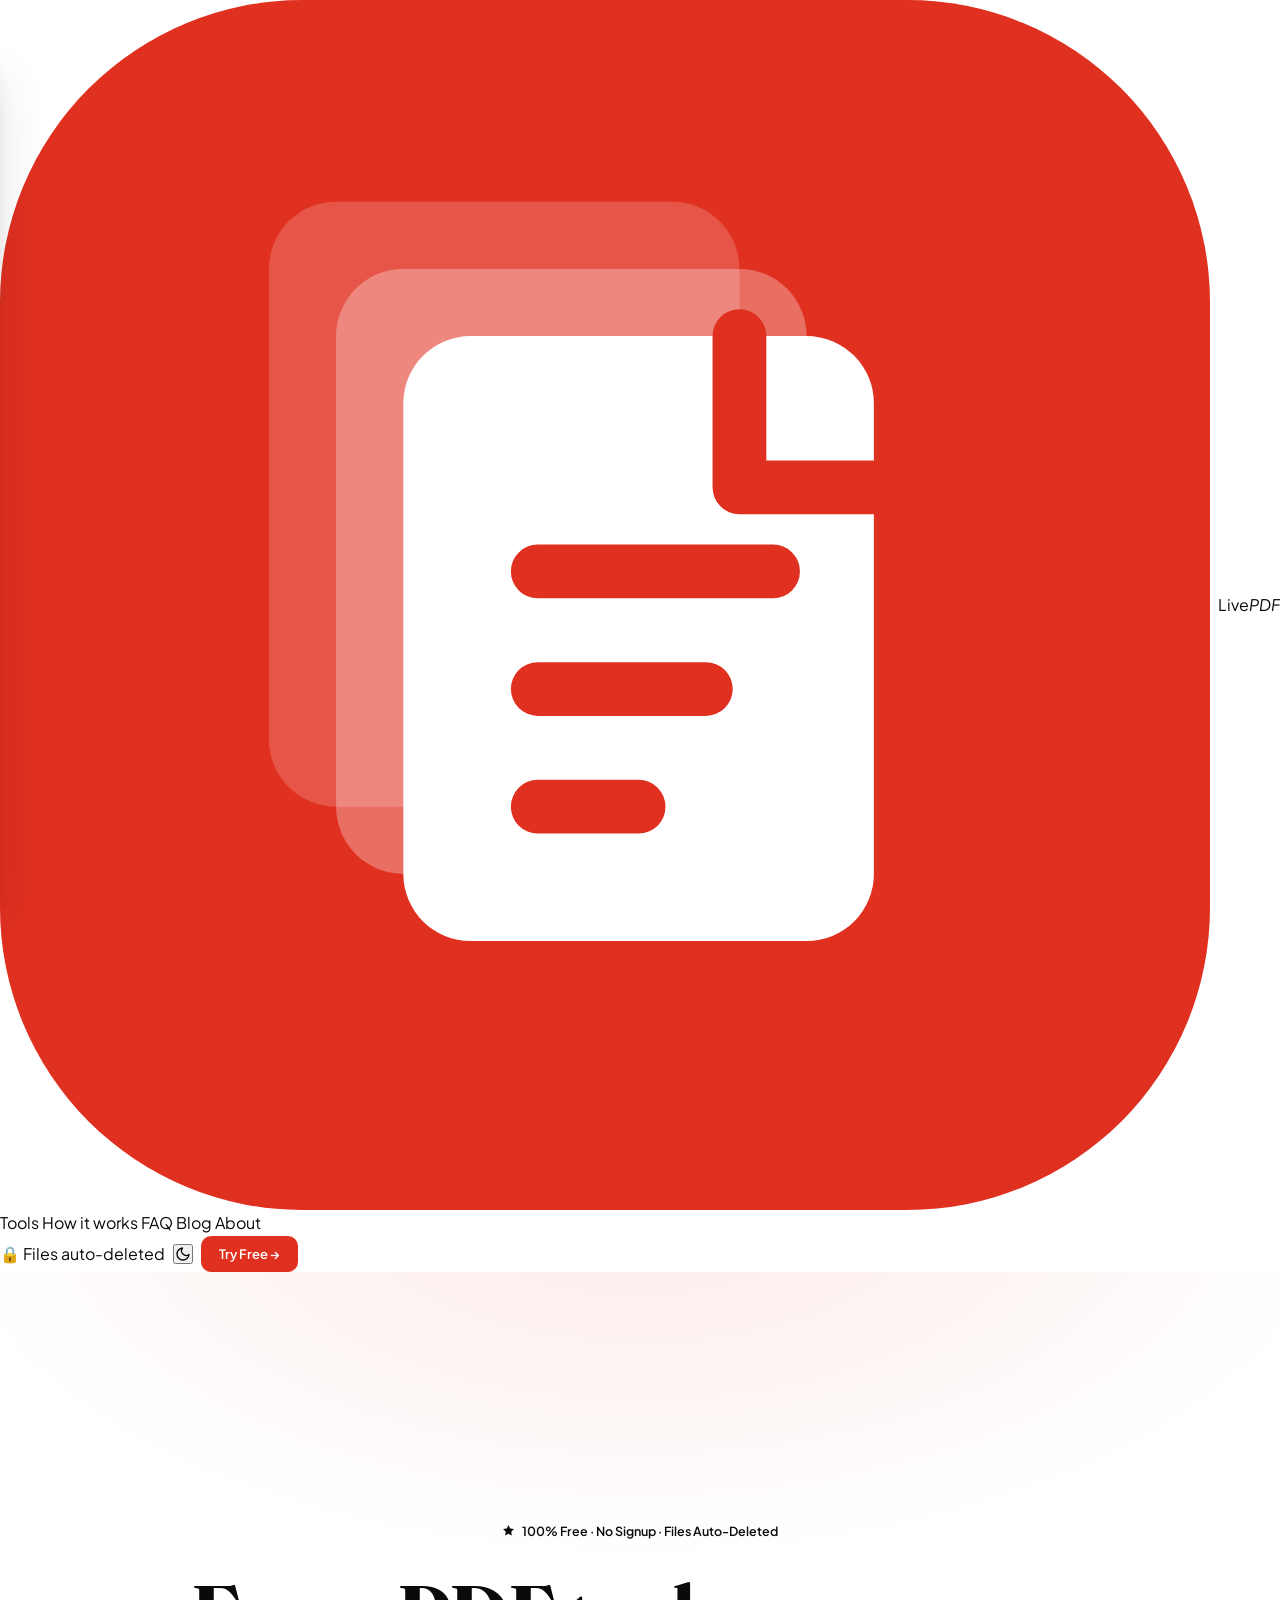
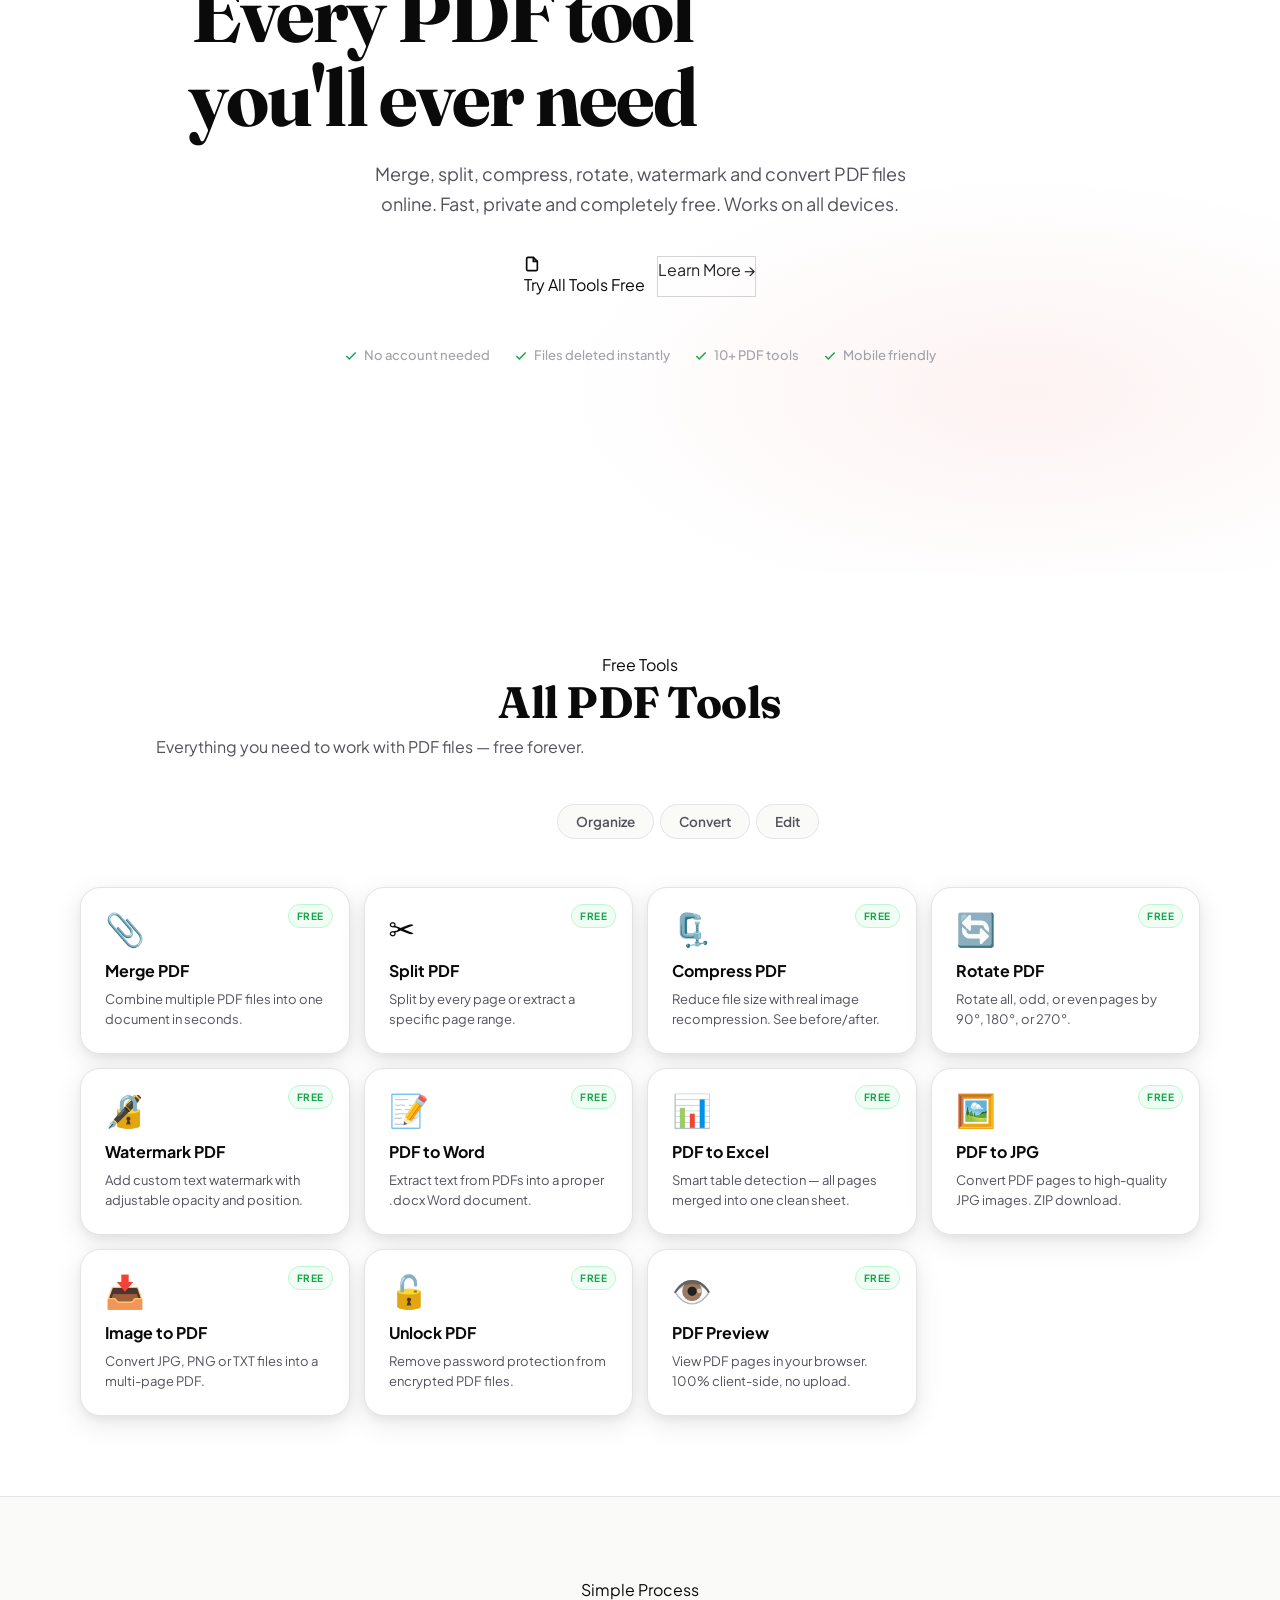
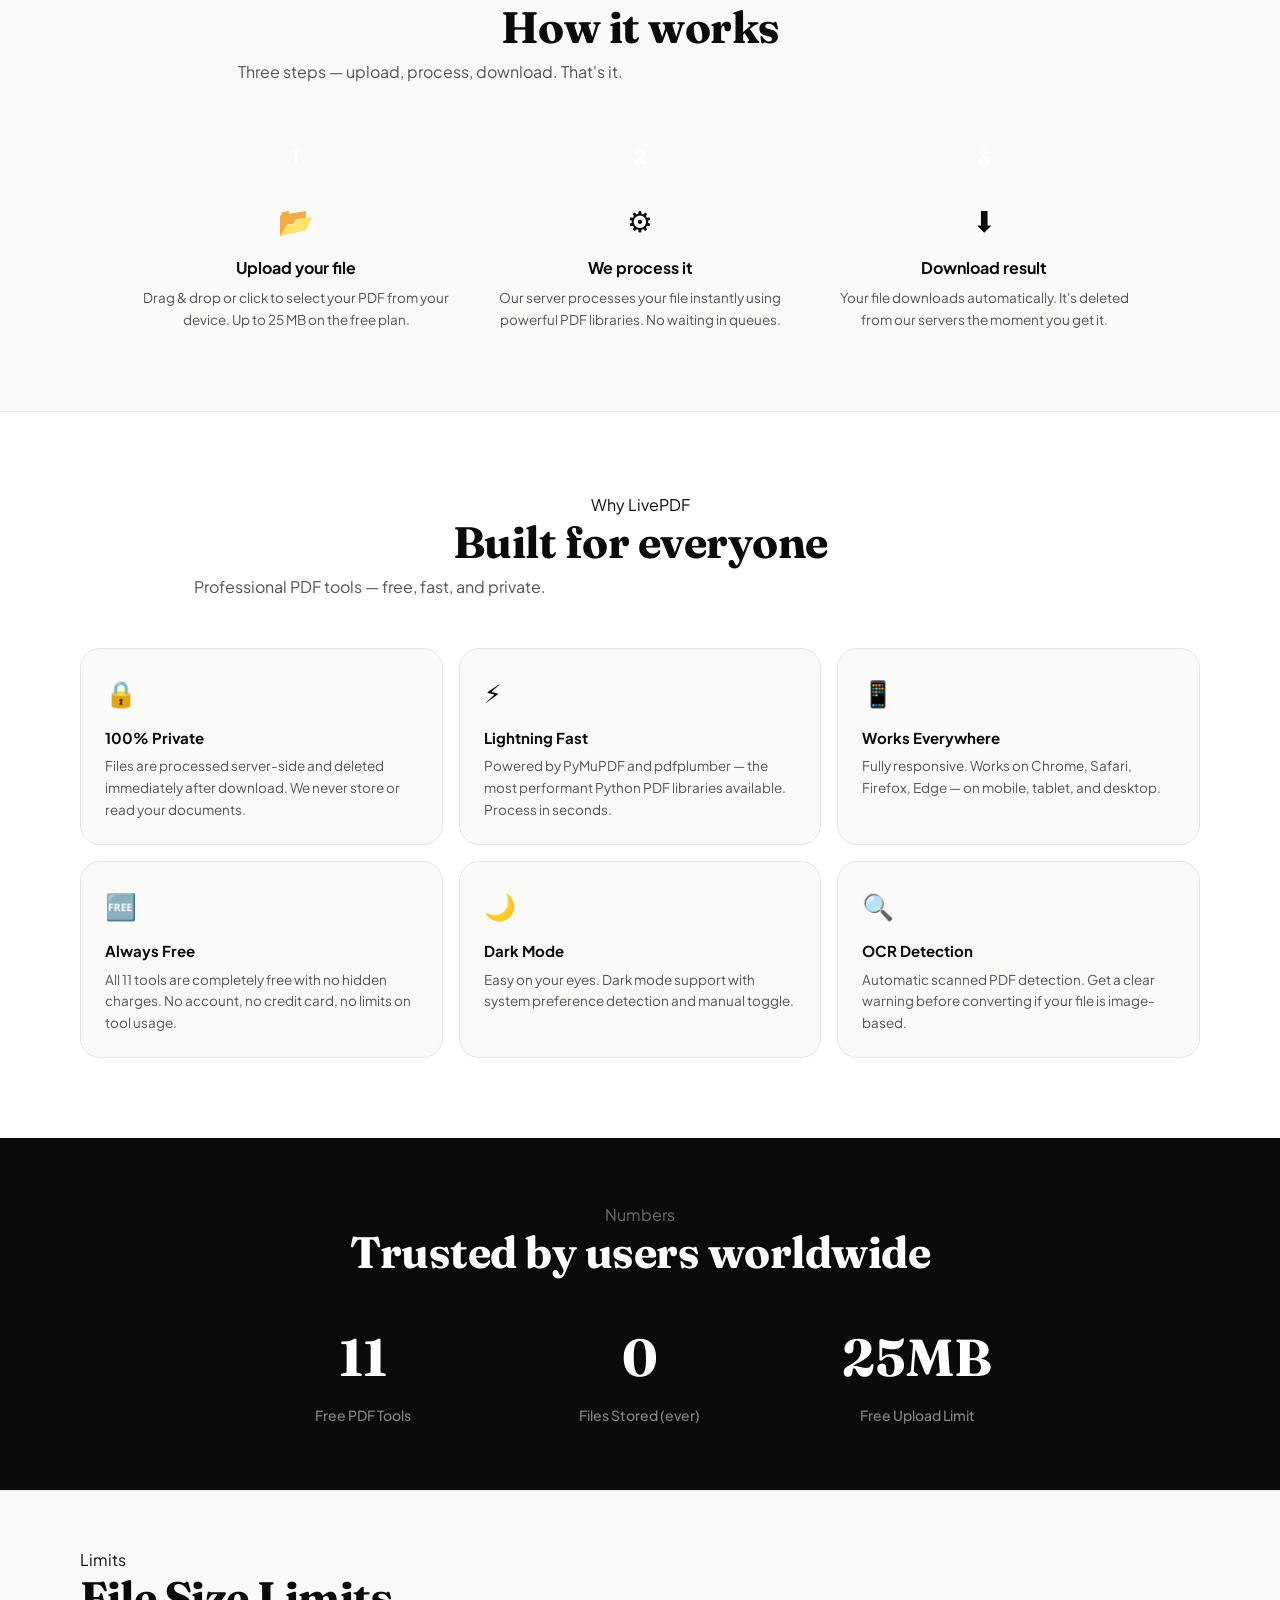
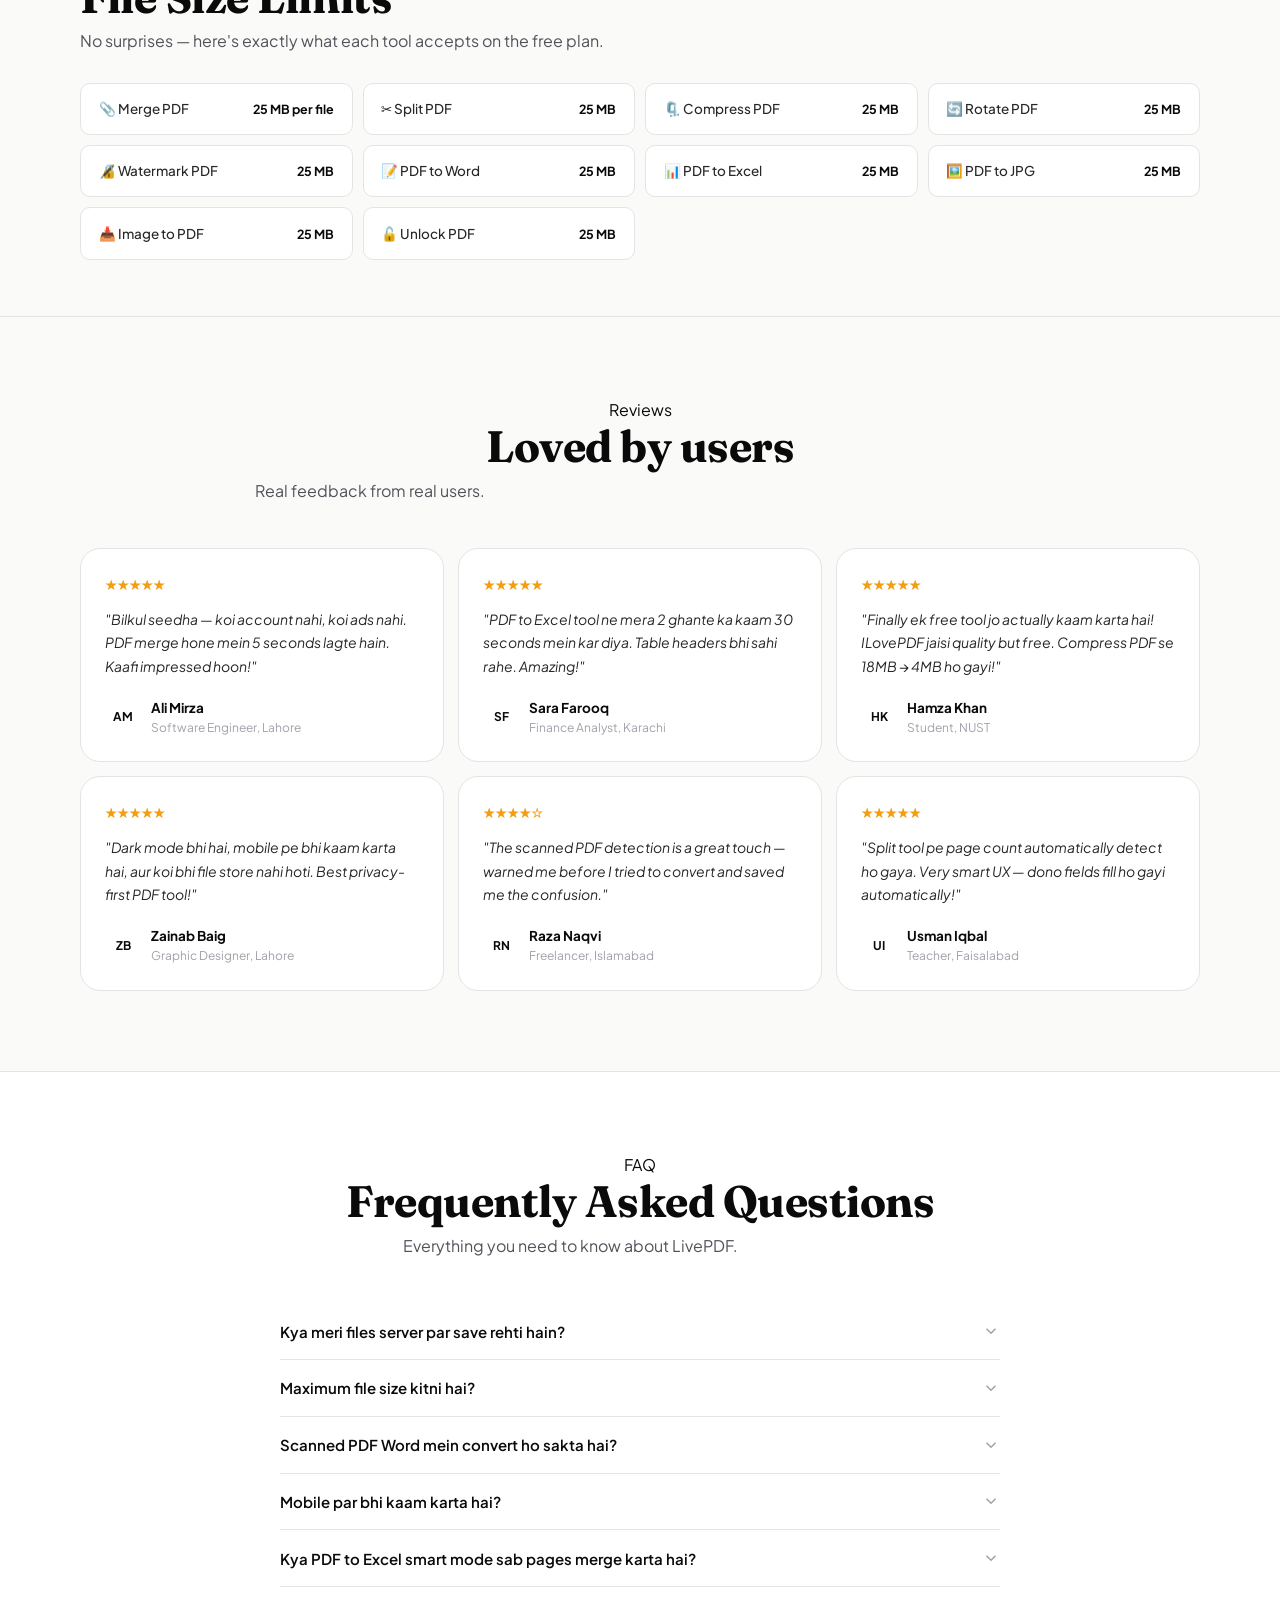
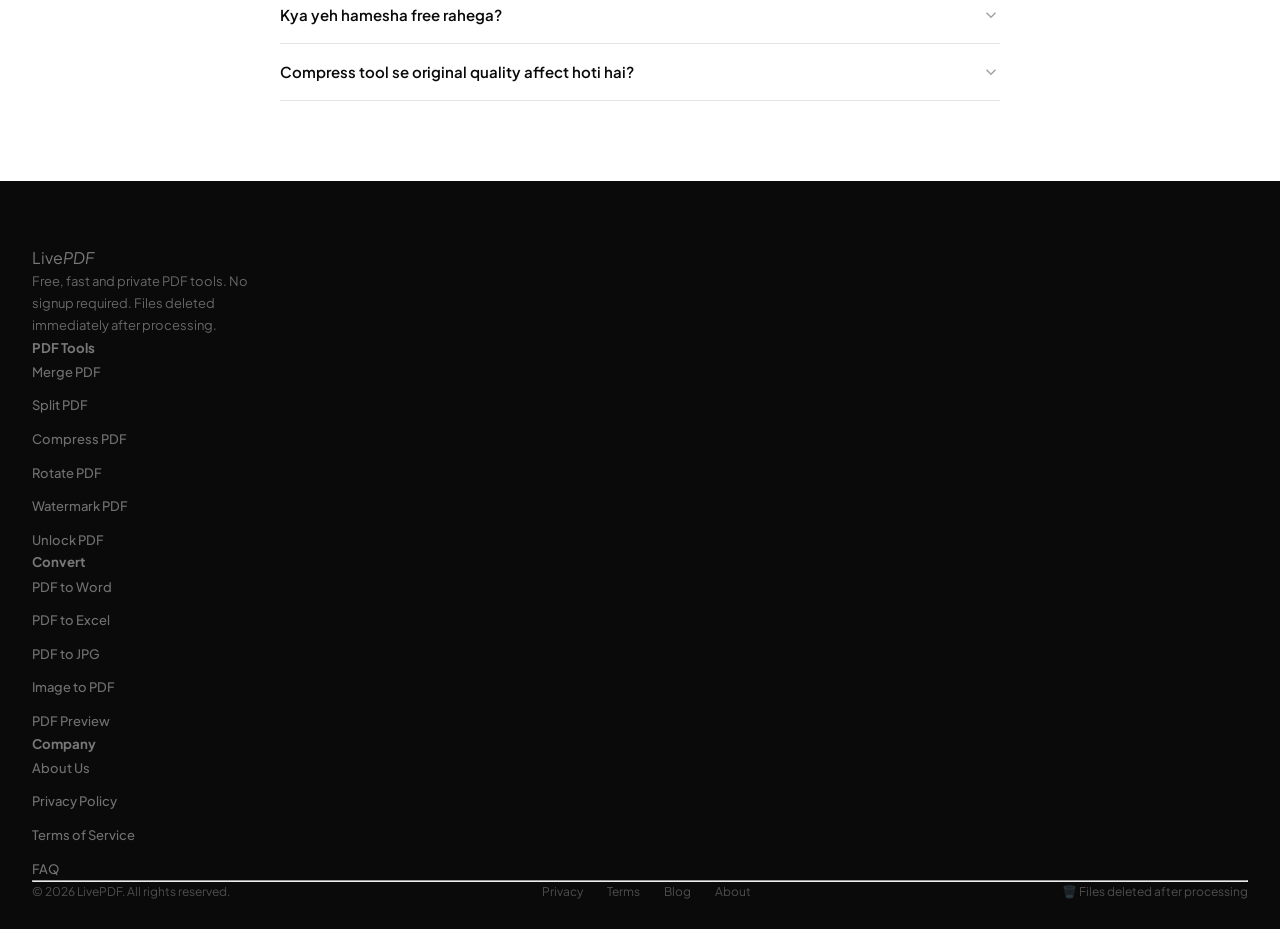
==== index.html @ 3d8ba9d4 "Add files via upload" ====
<!DOCTYPE html>
<html lang="en">
<head>
<meta charset="UTF-8">
<meta name="viewport" content="width=device-width, initial-scale=1.0">
<title>LivePDF — Free Online PDF Tools | Merge, Split, Compress & Convert</title>
<meta name="description" content="Free PDF tools online — merge, split, compress, rotate, watermark, convert PDF to Word, Excel, JPG and more. No signup required. 100% free, fast and private.">
<meta name="robots" content="index, follow">
<meta name="theme-color" content="#E03020">
<meta property="og:type" content="website">
<meta property="og:title" content="LivePDF — Free Online PDF Tools">
<meta property="og:description" content="Merge, split, compress and convert PDF files online for free. 10+ tools. No account needed.">
<link rel="preconnect" href="https://fonts.googleapis.com">
<link href="https://fonts.googleapis.com/css2?family=Plus+Jakarta+Sans:wght@300;400;500;600;700;800&family=Fraunces:ital,wght@0,700;1,700&display=swap" rel="stylesheet">
<link rel="stylesheet" href="shared.css">
<style>
/* ── Index-only styles ── */
.hero {
  min-height: 100vh;
  display: flex; flex-direction: column; align-items: center; justify-content: center;
  padding: 100px 2rem 4rem;
  text-align: center;
  position: relative; overflow: hidden;
}
.hero-bg {
  position: absolute; inset: 0; z-index: 0;
  background: radial-gradient(ellipse 80% 60% at 50% -10%, rgba(224,48,32,.10) 0%, transparent 70%),
              radial-gradient(ellipse 60% 40% at 80% 80%, rgba(224,48,32,.06) 0%, transparent 60%);
  pointer-events: none;
}
[data-theme="dark"] .hero-bg {
  background: radial-gradient(ellipse 80% 60% at 50% -10%, rgba(224,48,32,.14) 0%, transparent 70%),
              radial-gradient(ellipse 60% 40% at 80% 80%, rgba(224,48,32,.08) 0%, transparent 60%);
}
.hero-tag {
  display: inline-flex; align-items: center; gap: 7px;
  background: var(--red-bg); border: 1px solid var(--red-border);
  color: var(--red); font-size: 12.5px; font-weight: 600;
  padding: 6px 14px; border-radius: 100px; margin-bottom: 1.5rem;
  animation: fadeUp .5s ease both;
}
.hero h1 {
  font-family: var(--font-serif);
  font-size: clamp(38px, 7vw, 80px);
  font-weight: 700; color: var(--ink);
  line-height: 1.05; letter-spacing: -2px;
  margin-bottom: 1.25rem;
  animation: fadeUp .5s .08s ease both;
  max-width: 820px;
}
.hero h1 em { color: var(--red); font-style: normal; }
.hero-sub {
  font-size: clamp(15px, 2vw, 18px); color: var(--ink3); line-height: 1.7;
  max-width: 560px; margin: 0 auto 2.25rem;
  animation: fadeUp .5s .16s ease both;
}
.hero-ctas {
  display: flex; gap: 12px; flex-wrap: wrap; justify-content: center;
  animation: fadeUp .5s .24s ease both; margin-bottom: 3rem;
}
.hero-trust {
  display: flex; gap: 1.5rem; flex-wrap: wrap; justify-content: center;
  animation: fadeUp .5s .32s ease both;
}
.trust-item {
  display: flex; align-items: center; gap: 6px;
  font-size: 13px; color: var(--ink4); font-weight: 500;
}
.trust-item svg { color: var(--green); flex-shrink: 0; }

/* ── Tools section ── */
.tools-section { padding: 5rem 2rem; }
.tools-inner { max-width: 1120px; margin: 0 auto; }
.tools-header { text-align: center; margin-bottom: 3rem; }
.tools-tabs {
  display: flex; gap: 6px; flex-wrap: wrap; justify-content: center; margin-bottom: 2.5rem;
}
.tab-btn {
  background: var(--bg2); border: 1.5px solid var(--border); color: var(--ink3);
  padding: 8px 18px; border-radius: 100px; font-size: 13.5px; font-weight: 600;
  cursor: pointer; font-family: var(--font-sans); transition: var(--transition);
}
.tab-btn:hover { border-color: var(--red-border); color: var(--red); background: var(--red-bg); }
.tab-btn.active { background: var(--red); color: #fff; border-color: var(--red); }

.tools-grid {
  display: grid;
  grid-template-columns: repeat(auto-fill, minmax(240px, 1fr));
  gap: 14px;
}
.tool-card {
  background: var(--bg); border: 1.5px solid var(--border);
  border-radius: var(--radius-lg); padding: 1.5rem;
  text-decoration: none; display: block;
  transition: var(--transition); position: relative; overflow: hidden;
  cursor: pointer;
}
.tool-card::before {
  content: ""; position: absolute; inset: 0;
  background: linear-gradient(135deg, rgba(224,48,32,.04) 0%, transparent 60%);
  opacity: 0; transition: opacity .2s;
}
.tool-card:hover {
  border-color: var(--red-border); transform: translateY(-3px);
  box-shadow: var(--shadow-lg);
}
.tool-card:hover::before { opacity: 1; }
.tc-icon {
  font-size: 2rem; margin-bottom: .85rem; line-height: 1;
  display: block; transition: transform .2s;
}
.tool-card:hover .tc-icon { transform: scale(1.12); }
.tc-title { font-size: 16px; font-weight: 700; color: var(--ink); margin-bottom: .35rem; }
.tc-desc { font-size: 13px; color: var(--ink3); line-height: 1.55; }
.tc-badge {
  position: absolute; top: 1rem; right: 1rem;
  font-size: 10px; font-weight: 700; text-transform: uppercase;
  letter-spacing: .05em; padding: 3px 8px; border-radius: 100px;
}
.tc-badge.free { background: var(--green-bg); color: var(--green); border: 1px solid var(--green-border); }

/* ── How it works ── */
.how-section { padding: 5rem 2rem; background: var(--bg2); border-top: 1px solid var(--border); border-bottom: 1px solid var(--border); }
.how-inner { max-width: 1000px; margin: 0 auto; }
.how-steps {
  display: grid; grid-template-columns: repeat(3, 1fr); gap: 2rem; margin-top: 3rem;
}
.how-step { text-align: center; }
.step-num {
  width: 48px; height: 48px; border-radius: 50%;
  background: var(--red); color: #fff;
  font-family: var(--font-serif); font-size: 20px; font-weight: 700;
  display: flex; align-items: center; justify-content: center;
  margin: 0 auto 1rem;
}
.step-icon { font-size: 1.8rem; margin-bottom: .75rem; }
.step-title { font-size: 16px; font-weight: 700; color: var(--ink); margin-bottom: .4rem; }
.step-desc { font-size: 13.5px; color: var(--ink3); line-height: 1.65; }

/* ── Features ── */
.features-section { padding: 5rem 2rem; }
.features-inner { max-width: 1120px; margin: 0 auto; }
.features-grid {
  display: grid; grid-template-columns: repeat(auto-fill, minmax(280px, 1fr)); gap: 16px; margin-top: 3rem;
}
.feat-card {
  background: var(--bg2); border: 1px solid var(--border);
  border-radius: var(--radius-lg); padding: 1.5rem;
}
.feat-icon { font-size: 1.6rem; margin-bottom: .75rem; }
.feat-title { font-size: 15px; font-weight: 700; color: var(--ink); margin-bottom: .35rem; }
.feat-desc { font-size: 13.5px; color: var(--ink3); line-height: 1.6; }

/* ── Stats ── */
.stats-section {
  padding: 4rem 2rem;
  background: var(--ink); color: #fff;
  text-align: center;
}
[data-theme="dark"] .stats-section { background: #0C0C0E; }
.stats-inner { max-width: 800px; margin: 0 auto; }
.stats-grid { display: grid; grid-template-columns: repeat(3, 1fr); gap: 2rem; margin-top: 2.5rem; }
.stat-num { font-family: var(--font-serif); font-size: clamp(32px, 5vw, 52px); font-weight: 700; color: var(--red); }
.stat-label { font-size: 14px; color: rgba(255,255,255,.5); margin-top: .25rem; font-weight: 500; }

/* ── Testimonials ── */
.testimonials-section { padding: 5rem 2rem; background: var(--bg2); border-top: 1px solid var(--border); border-bottom: 1px solid var(--border); }
.testi-inner { max-width: 1120px; margin: 0 auto; }
.testi-grid { display: grid; grid-template-columns: repeat(auto-fill, minmax(300px, 1fr)); gap: 14px; margin-top: 2.5rem; }
.testi-card {
  background: var(--bg); border: 1.5px solid var(--border);
  border-radius: var(--radius-lg); padding: 1.5rem;
}
.testi-stars { color: #F59E0B; font-size: 14px; margin-bottom: .75rem; }
.testi-text { font-size: 14px; color: var(--ink2); line-height: 1.7; margin-bottom: 1.1rem; font-style: italic; }
.testi-author { display: flex; align-items: center; gap: 10px; }
.testi-avatar {
  width: 36px; height: 36px; border-radius: 50%; flex-shrink: 0;
  background: var(--red-bg); border: 1px solid var(--red-border);
  display: flex; align-items: center; justify-content: center;
  font-size: 12px; font-weight: 700; color: var(--red);
}
.testi-name { font-size: 13.5px; font-weight: 700; color: var(--ink); }
.testi-role { font-size: 12px; color: var(--ink4); }

/* ── FAQ ── */
.faq-section { padding: 5rem 2rem; }
.faq-inner { max-width: 720px; margin: 0 auto; }
.faq-list { margin-top: 2.5rem; display: flex; flex-direction: column; }
.faq-item { border-bottom: 1px solid var(--border); }
.faq-q {
  width: 100%; background: none; border: none; text-align: left;
  padding: 1.15rem 0; font-size: 15px; font-weight: 600; color: var(--ink);
  cursor: pointer; font-family: var(--font-sans);
  display: flex; justify-content: space-between; align-items: center; gap: 1rem;
  transition: color .15s;
}
.faq-q:hover { color: var(--red); }
.faq-chevron { flex-shrink: 0; transition: transform .25s; color: var(--ink4); }
.faq-item.open .faq-chevron { transform: rotate(180deg); color: var(--red); }
.faq-item.open .faq-q { color: var(--red); }
.faq-a {
  font-size: 14px; color: var(--ink3); line-height: 1.75;
  max-height: 0; overflow: hidden; transition: max-height .3s ease, padding .3s ease;
  padding-bottom: 0;
}
.faq-item.open .faq-a { max-height: 300px; padding-bottom: 1.1rem; }

/* ── Limits ── */
.limits-section { padding: 3.5rem 2rem; background: var(--bg2); border-top: 1px solid var(--border); }
.limits-inner { max-width: 1120px; margin: 0 auto; }
.limits-grid { display: grid; grid-template-columns: repeat(auto-fill, minmax(260px, 1fr)); gap: 10px; margin-top: 1.75rem; }
.limit-row {
  background: var(--bg); border: 1px solid var(--border);
  border-radius: var(--radius-sm); padding: .9rem 1.1rem;
  display: flex; justify-content: space-between; align-items: center; gap: 1rem;
}
.limit-name { font-size: 13.5px; color: var(--ink2); font-weight: 500; }
.limit-val { font-size: 12.5px; font-weight: 700; color: var(--red); white-space: nowrap; }

/* ── Responsive ── */
@media (max-width: 760px) {
  .how-steps { grid-template-columns: 1fr; gap: 1.5rem; }
  .stats-grid { grid-template-columns: 1fr; gap: 1.5rem; }
}
@media (max-width: 500px) {
  .hero-ctas { flex-direction: column; align-items: center; }
  .hero-ctas .btn-primary, .hero-ctas .btn-outline { width: 100%; justify-content: center; }
}
</style>
</head>
<body>

<!-- NAV -->
<nav>
  <a href="index.html" class="nav-logo">
    <svg class="nav-logo-svg" viewBox="0 0 36 36" fill="none"><rect width="36" height="36" rx="9" fill="#E03020"/><rect x="8" y="6" width="14" height="18" rx="2" fill="white" opacity="0.18"/><rect x="10" y="8" width="14" height="18" rx="2" fill="white" opacity="0.3"/><rect x="12" y="10" width="14" height="18" rx="2" fill="white"/><path d="M16 17h7M16 20.5h5M16 24h3" stroke="#E03020" stroke-width="1.6" stroke-linecap="round"/><path d="M22 10v4.5h4.5" stroke="#E03020" stroke-width="1.6" stroke-linecap="round" stroke-linejoin="round"/></svg>
    <span class="nav-logo-text">Live<em>PDF</em></span>
  </a>
  <button class="hamburger" id="menuBtn" onclick="toggleMenu()" aria-label="Menu"><span></span><span></span><span></span></button>
  <div class="nav-links">
    <a href="#tools">Tools</a>
    <a href="#how">How it works</a>
    <a href="#faq">FAQ</a>
    <a href="blog.html">Blog</a>
    <a href="about.html">About</a>
  </div>
  <div class="nav-right">
    <span class="nav-badge">🔒 Files auto-deleted</span>
    <button class="dark-toggle" id="darkBtn" onclick="toggleDark()" title="Toggle theme"></button>
    <a href="#tools" class="nav-cta">Try Free →</a>
  </div>
</nav>
<div class="drawer-overlay" id="navOverlay" onclick="toggleMenu()"></div>
<div class="mobile-nav" id="mobileNav">
  <div class="mobile-nav-hdr"><span class="nav-logo-text">Live<em style="color:var(--red)">PDF</em></span></div>
  <a href="merge-pdf.html" onclick="toggleMenu()">📎 Merge PDF</a>
  <a href="split-pdf.html" onclick="toggleMenu()">✂️ Split PDF</a>
  <a href="compress-pdf.html" onclick="toggleMenu()">🗜️ Compress PDF</a>
  <a href="rotate-pdf.html" onclick="toggleMenu()">🔄 Rotate PDF</a>
  <a href="watermark-pdf.html" onclick="toggleMenu()">🔏 Watermark PDF</a>
  <a href="pdf-to-word.html" onclick="toggleMenu()">📝 PDF to Word</a>
  <a href="pdf-to-excel.html" onclick="toggleMenu()">📊 PDF to Excel</a>
  <a href="pdf-to-jpg.html" onclick="toggleMenu()">🖼️ PDF to JPG</a>
  <a href="jpg-to-pdf.html" onclick="toggleMenu()">📥 Image to PDF</a>
  <a href="unlock-pdf.html" onclick="toggleMenu()">🔓 Unlock PDF</a>
  <a href="pdf-preview.html" onclick="toggleMenu()">👁️ PDF Preview</a>
  <a href="about.html" onclick="toggleMenu()">ℹ️ About</a>
  <a href="#tools" onclick="toggleMenu()" class="mobile-nav-cta">All Tools →</a>
</div>

<!-- HERO -->
<section class="hero">
  <div class="hero-bg"></div>
  <div style="position:relative;z-index:1;width:100%">
    <div class="hero-tag">
      <svg width="13" height="13" viewBox="0 0 24 24" fill="currentColor"><path d="M12 2l3.09 6.26L22 9.27l-5 4.87 1.18 6.88L12 17.77l-6.18 3.25L7 14.14 2 9.27l6.91-1.01L12 2z"/></svg>
      100% Free · No Signup · Files Auto-Deleted
    </div>
    <h1>Every PDF tool<br>you'll ever <em>need</em></h1>
    <p class="hero-sub">Merge, split, compress, rotate, watermark and convert PDF files online. Fast, private and completely free. Works on all devices.</p>
    <div class="hero-ctas">
      <a href="#tools" class="btn-primary">
        <svg width="16" height="16" viewBox="0 0 24 24" fill="none" stroke="currentColor" stroke-width="2.5"><path d="M14 2H6a2 2 0 0 0-2 2v16a2 2 0 0 0 2 2h12a2 2 0 0 0 2-2V8z"/><polyline points="14 2 14 8 20 8"/></svg>
        Try All Tools Free
      </a>
      <a href="about.html" class="btn-outline">Learn More →</a>
    </div>
    <div class="hero-trust">
      <div class="trust-item">
        <svg width="14" height="14" viewBox="0 0 24 24" fill="none" stroke="currentColor" stroke-width="2.5"><polyline points="20 6 9 17 4 12"/></svg>
        No account needed
      </div>
      <div class="trust-item">
        <svg width="14" height="14" viewBox="0 0 24 24" fill="none" stroke="currentColor" stroke-width="2.5"><polyline points="20 6 9 17 4 12"/></svg>
        Files deleted instantly
      </div>
      <div class="trust-item">
        <svg width="14" height="14" viewBox="0 0 24 24" fill="none" stroke="currentColor" stroke-width="2.5"><polyline points="20 6 9 17 4 12"/></svg>
        10+ PDF tools
      </div>
      <div class="trust-item">
        <svg width="14" height="14" viewBox="0 0 24 24" fill="none" stroke="currentColor" stroke-width="2.5"><polyline points="20 6 9 17 4 12"/></svg>
        Mobile friendly
      </div>
    </div>
  </div>
</section>

<!-- TOOLS SECTION -->
<section class="tools-section" id="tools">
  <div class="tools-inner">
    <div class="tools-header">
      <div class="section-eye">Free Tools</div>
      <h2 class="section-title">All PDF Tools</h2>
      <p class="section-sub">Everything you need to work with PDF files — free forever.</p>
      <div class="tools-tabs">
        <button class="tab-btn active" onclick="filterTools('all',this)">All Tools</button>
        <button class="tab-btn" onclick="filterTools('organize',this)">Organize</button>
        <button class="tab-btn" onclick="filterTools('convert',this)">Convert</button>
        <button class="tab-btn" onclick="filterTools('edit',this)">Edit</button>
      </div>
    </div>
    <div class="tools-grid" id="toolsGrid">

      <a href="merge-pdf.html" class="tool-card" data-cat="organize">
        <span class="tc-icon">📎</span>
        <span class="tc-badge free">Free</span>
        <div class="tc-title">Merge PDF</div>
        <div class="tc-desc">Combine multiple PDF files into one document in seconds.</div>
      </a>

      <a href="split-pdf.html" class="tool-card" data-cat="organize">
        <span class="tc-icon">✂️</span>
        <span class="tc-badge free">Free</span>
        <div class="tc-title">Split PDF</div>
        <div class="tc-desc">Split by every page or extract a specific page range.</div>
      </a>

      <a href="compress-pdf.html" class="tool-card" data-cat="edit">
        <span class="tc-icon">🗜️</span>
        <span class="tc-badge free">Free</span>
        <div class="tc-title">Compress PDF</div>
        <div class="tc-desc">Reduce file size with real image recompression. See before/after.</div>
      </a>

      <a href="rotate-pdf.html" class="tool-card" data-cat="edit">
        <span class="tc-icon">🔄</span>
        <span class="tc-badge free">Free</span>
        <div class="tc-title">Rotate PDF</div>
        <div class="tc-desc">Rotate all, odd, or even pages by 90°, 180°, or 270°.</div>
      </a>

      <a href="watermark-pdf.html" class="tool-card" data-cat="edit">
        <span class="tc-icon">🔏</span>
        <span class="tc-badge free">Free</span>
        <div class="tc-title">Watermark PDF</div>
        <div class="tc-desc">Add custom text watermark with adjustable opacity and position.</div>
      </a>

      <a href="pdf-to-word.html" class="tool-card" data-cat="convert">
        <span class="tc-icon">📝</span>
        <span class="tc-badge free">Free</span>
        <div class="tc-title">PDF to Word</div>
        <div class="tc-desc">Extract text from PDFs into a proper .docx Word document.</div>
      </a>

      <a href="pdf-to-excel.html" class="tool-card" data-cat="convert">
        <span class="tc-icon">📊</span>
        <span class="tc-badge free">Free</span>
        <div class="tc-title">PDF to Excel</div>
        <div class="tc-desc">Smart table detection — all pages merged into one clean sheet.</div>
      </a>

      <a href="pdf-to-jpg.html" class="tool-card" data-cat="convert">
        <span class="tc-icon">🖼️</span>
        <span class="tc-badge free">Free</span>
        <div class="tc-title">PDF to JPG</div>
        <div class="tc-desc">Convert PDF pages to high-quality JPG images. ZIP download.</div>
      </a>

      <a href="jpg-to-pdf.html" class="tool-card" data-cat="convert">
        <span class="tc-icon">📥</span>
        <span class="tc-badge free">Free</span>
        <div class="tc-title">Image to PDF</div>
        <div class="tc-desc">Convert JPG, PNG or TXT files into a multi-page PDF.</div>
      </a>

      <a href="unlock-pdf.html" class="tool-card" data-cat="edit">
        <span class="tc-icon">🔓</span>
        <span class="tc-badge free">Free</span>
        <div class="tc-title">Unlock PDF</div>
        <div class="tc-desc">Remove password protection from encrypted PDF files.</div>
      </a>

      <a href="pdf-preview.html" class="tool-card" data-cat="organize">
        <span class="tc-icon">👁️</span>
        <span class="tc-badge free">Free</span>
        <div class="tc-title">PDF Preview</div>
        <div class="tc-desc">View PDF pages in your browser. 100% client-side, no upload.</div>
      </a>

    </div>
  </div>
</section>

<!-- HOW IT WORKS -->
<section class="how-section" id="how">
  <div class="how-inner">
    <div style="text-align:center">
      <div class="section-eye">Simple Process</div>
      <h2 class="section-title">How it works</h2>
      <p class="section-sub">Three steps — upload, process, download. That's it.</p>
    </div>
    <div class="how-steps">
      <div class="how-step">
        <div class="step-num">1</div>
        <div class="step-icon">📂</div>
        <div class="step-title">Upload your file</div>
        <div class="step-desc">Drag & drop or click to select your PDF from your device. Up to 25 MB on the free plan.</div>
      </div>
      <div class="how-step">
        <div class="step-num">2</div>
        <div class="step-icon">⚙️</div>
        <div class="step-title">We process it</div>
        <div class="step-desc">Our server processes your file instantly using powerful PDF libraries. No waiting in queues.</div>
      </div>
      <div class="how-step">
        <div class="step-num">3</div>
        <div class="step-icon">⬇️</div>
        <div class="step-title">Download result</div>
        <div class="step-desc">Your file downloads automatically. It's deleted from our servers the moment you get it.</div>
      </div>
    </div>
  </div>
</section>

<!-- FEATURES -->
<section class="features-section" id="features">
  <div class="features-inner">
    <div style="text-align:center">
      <div class="section-eye">Why LivePDF</div>
      <h2 class="section-title">Built for everyone</h2>
      <p class="section-sub">Professional PDF tools — free, fast, and private.</p>
    </div>
    <div class="features-grid">
      <div class="feat-card">
        <div class="feat-icon">🔒</div>
        <div class="feat-title">100% Private</div>
        <div class="feat-desc">Files are processed server-side and deleted immediately after download. We never store or read your documents.</div>
      </div>
      <div class="feat-card">
        <div class="feat-icon">⚡</div>
        <div class="feat-title">Lightning Fast</div>
        <div class="feat-desc">Powered by PyMuPDF and pdfplumber — the most performant Python PDF libraries available. Process in seconds.</div>
      </div>
      <div class="feat-card">
        <div class="feat-icon">📱</div>
        <div class="feat-title">Works Everywhere</div>
        <div class="feat-desc">Fully responsive. Works on Chrome, Safari, Firefox, Edge — on mobile, tablet, and desktop.</div>
      </div>
      <div class="feat-card">
        <div class="feat-icon">🆓</div>
        <div class="feat-title">Always Free</div>
        <div class="feat-desc">All 11 tools are completely free with no hidden charges. No account, no credit card, no limits on tool usage.</div>
      </div>
      <div class="feat-card">
        <div class="feat-icon">🌙</div>
        <div class="feat-title">Dark Mode</div>
        <div class="feat-desc">Easy on your eyes. Dark mode support with system preference detection and manual toggle.</div>
      </div>
      <div class="feat-card">
        <div class="feat-icon">🔍</div>
        <div class="feat-title">OCR Detection</div>
        <div class="feat-desc">Automatic scanned PDF detection. Get a clear warning before converting if your file is image-based.</div>
      </div>
    </div>
  </div>
</section>

<!-- STATS -->
<section class="stats-section">
  <div class="stats-inner">
    <div class="section-eye" style="color:rgba(255,255,255,.4)">Numbers</div>
    <h2 class="section-title" style="color:#fff;margin-bottom:.3rem">Trusted by users worldwide</h2>
    <div class="stats-grid">
      <div><div class="stat-num">11</div><div class="stat-label">Free PDF Tools</div></div>
      <div><div class="stat-num">0</div><div class="stat-label">Files Stored (ever)</div></div>
      <div><div class="stat-num">25MB</div><div class="stat-label">Free Upload Limit</div></div>
    </div>
  </div>
</section>

<!-- FILE SIZE LIMITS -->
<section class="limits-section">
  <div class="limits-inner">
    <div class="section-eye">Limits</div>
    <h2 class="section-title">File Size Limits</h2>
    <p class="section-sub" style="margin-bottom:0">No surprises — here's exactly what each tool accepts on the free plan.</p>
    <div class="limits-grid">
      <div class="limit-row"><span class="limit-name">📎 Merge PDF</span><span class="limit-val">25 MB per file</span></div>
      <div class="limit-row"><span class="limit-name">✂️ Split PDF</span><span class="limit-val">25 MB</span></div>
      <div class="limit-row"><span class="limit-name">🗜️ Compress PDF</span><span class="limit-val">25 MB</span></div>
      <div class="limit-row"><span class="limit-name">🔄 Rotate PDF</span><span class="limit-val">25 MB</span></div>
      <div class="limit-row"><span class="limit-name">🔏 Watermark PDF</span><span class="limit-val">25 MB</span></div>
      <div class="limit-row"><span class="limit-name">📝 PDF to Word</span><span class="limit-val">25 MB</span></div>
      <div class="limit-row"><span class="limit-name">📊 PDF to Excel</span><span class="limit-val">25 MB</span></div>
      <div class="limit-row"><span class="limit-name">🖼️ PDF to JPG</span><span class="limit-val">25 MB</span></div>
      <div class="limit-row"><span class="limit-name">📥 Image to PDF</span><span class="limit-val">25 MB</span></div>
      <div class="limit-row"><span class="limit-name">🔓 Unlock PDF</span><span class="limit-val">25 MB</span></div>
    </div>
  </div>
</section>

<!-- TESTIMONIALS -->
<section class="testimonials-section" id="reviews">
  <div class="testi-inner">
    <div style="text-align:center">
      <div class="section-eye">Reviews</div>
      <h2 class="section-title">Loved by users</h2>
      <p class="section-sub">Real feedback from real users.</p>
    </div>
    <div class="testi-grid">
      <div class="testi-card">
        <div class="testi-stars">★★★★★</div>
        <p class="testi-text">"Bilkul seedha — koi account nahi, koi ads nahi. PDF merge hone mein 5 seconds lagte hain. Kaafi impressed hoon!"</p>
        <div class="testi-author">
          <div class="testi-avatar">AM</div>
          <div><div class="testi-name">Ali Mirza</div><div class="testi-role">Software Engineer, Lahore</div></div>
        </div>
      </div>
      <div class="testi-card">
        <div class="testi-stars">★★★★★</div>
        <p class="testi-text">"PDF to Excel tool ne mera 2 ghante ka kaam 30 seconds mein kar diya. Table headers bhi sahi rahe. Amazing!"</p>
        <div class="testi-author">
          <div class="testi-avatar">SF</div>
          <div><div class="testi-name">Sara Farooq</div><div class="testi-role">Finance Analyst, Karachi</div></div>
        </div>
      </div>
      <div class="testi-card">
        <div class="testi-stars">★★★★★</div>
        <p class="testi-text">"Finally ek free tool jo actually kaam karta hai! ILovePDF jaisi quality but free. Compress PDF se 18MB → 4MB ho gayi!"</p>
        <div class="testi-author">
          <div class="testi-avatar">HK</div>
          <div><div class="testi-name">Hamza Khan</div><div class="testi-role">Student, NUST</div></div>
        </div>
      </div>
      <div class="testi-card">
        <div class="testi-stars">★★★★★</div>
        <p class="testi-text">"Dark mode bhi hai, mobile pe bhi kaam karta hai, aur koi bhi file store nahi hoti. Best privacy-first PDF tool!"</p>
        <div class="testi-author">
          <div class="testi-avatar">ZB</div>
          <div><div class="testi-name">Zainab Baig</div><div class="testi-role">Graphic Designer, Lahore</div></div>
        </div>
      </div>
      <div class="testi-card">
        <div class="testi-stars">★★★★☆</div>
        <p class="testi-text">"The scanned PDF detection is a great touch — warned me before I tried to convert and saved me the confusion."</p>
        <div class="testi-author">
          <div class="testi-avatar">RN</div>
          <div><div class="testi-name">Raza Naqvi</div><div class="testi-role">Freelancer, Islamabad</div></div>
        </div>
      </div>
      <div class="testi-card">
        <div class="testi-stars">★★★★★</div>
        <p class="testi-text">"Split tool pe page count automatically detect ho gaya. Very smart UX — dono fields fill ho gayi automatically!"</p>
        <div class="testi-author">
          <div class="testi-avatar">UI</div>
          <div><div class="testi-name">Usman Iqbal</div><div class="testi-role">Teacher, Faisalabad</div></div>
        </div>
      </div>
    </div>
  </div>
</section>

<!-- FAQ -->
<section class="faq-section" id="faq">
  <div class="faq-inner">
    <div style="text-align:center">
      <div class="section-eye">FAQ</div>
      <h2 class="section-title">Frequently Asked Questions</h2>
      <p class="section-sub">Everything you need to know about LivePDF.</p>
    </div>
    <div class="faq-list">
      <div class="faq-item">
        <button class="faq-q" onclick="toggleFaq(this)">
          Kya meri files server par save rehti hain?
          <svg class="faq-chevron" width="18" height="18" viewBox="0 0 24 24" fill="none" stroke="currentColor" stroke-width="2"><polyline points="6 9 12 15 18 9"/></svg>
        </button>
        <div class="faq-a">Nahi. Tumhari file process hone ke baad automatically delete ho jaati hai. Hum koi bhi file permanently store nahi karte — processing ke liye sirf temporary memory use hoti hai.</div>
      </div>
      <div class="faq-item">
        <button class="faq-q" onclick="toggleFaq(this)">
          Maximum file size kitni hai?
          <svg class="faq-chevron" width="18" height="18" viewBox="0 0 24 24" fill="none" stroke="currentColor" stroke-width="2"><polyline points="6 9 12 15 18 9"/></svg>
        </button>
        <div class="faq-a">Free plan pe 25 MB per file. Yeh limit almost sab use-cases ke liye kaafi hai. Agar bari files process karni hain toh Premium plan mein 200 MB tak support hoga.</div>
      </div>
      <div class="faq-item">
        <button class="faq-q" onclick="toggleFaq(this)">
          Scanned PDF Word mein convert ho sakta hai?
          <svg class="faq-chevron" width="18" height="18" viewBox="0 0 24 24" fill="none" stroke="currentColor" stroke-width="2"><polyline points="6 9 12 15 18 9"/></svg>
        </button>
        <div class="faq-a">Abhi nahi — PDF to Word tool sirf digitally-created PDFs ke liye kaam karta hai. Hum automatically detect karte hain agar PDF scanned hai aur aapko warning dete hain. OCR feature jaldi aa raha hai.</div>
      </div>
      <div class="faq-item">
        <button class="faq-q" onclick="toggleFaq(this)">
          Mobile par bhi kaam karta hai?
          <svg class="faq-chevron" width="18" height="18" viewBox="0 0 24 24" fill="none" stroke="currentColor" stroke-width="2"><polyline points="6 9 12 15 18 9"/></svg>
        </button>
        <div class="faq-a">Haan! Chrome, Firefox, Safari aur Edge — sab browsers aur sab devices (mobile, tablet, desktop) par fully responsive kaam karta hai.</div>
      </div>
      <div class="faq-item">
        <button class="faq-q" onclick="toggleFaq(this)">
          Kya PDF to Excel smart mode sab pages merge karta hai?
          <svg class="faq-chevron" width="18" height="18" viewBox="0 0 24 24" fill="none" stroke="currentColor" stroke-width="2"><polyline points="6 9 12 15 18 9"/></svg>
        </button>
        <div class="faq-a">Haan! Smart mode sab pages ki tables ko ek hi Excel sheet mein merge karta hai consistent columns ke saath. Har page alag sheet mein nahi jaata — yeh biggest improvement hai ILovePDF se.</div>
      </div>
      <div class="faq-item">
        <button class="faq-q" onclick="toggleFaq(this)">
          Kya yeh hamesha free rahega?
          <svg class="faq-chevron" width="18" height="18" viewBox="0 0 24 24" fill="none" stroke="currentColor" stroke-width="2"><polyline points="6 9 12 15 18 9"/></svg>
        </button>
        <div class="faq-a">Haan. Saare 11 tools bilkul free hain. Koi hidden charges nahi, koi premium plan pressure nahi, koi file size trick nahi. 100% free forever.</div>
      </div>
      <div class="faq-item">
        <button class="faq-q" onclick="toggleFaq(this)">
          Compress tool se original quality affect hoti hai?
          <svg class="faq-chevron" width="18" height="18" viewBox="0 0 24 24" fill="none" stroke="currentColor" stroke-width="2"><polyline points="6 9 12 15 18 9"/></svg>
        </button>
        <div class="faq-a">Compression mainly embedded images ko recompress karta hai. Low setting 85% JPEG quality use karti hai jo visually lossless hai. Text, vector graphics, aur fonts compress nahi hote — sirf images compress hoti hain.</div>
      </div>
    </div>
  </div>
</section>

<!-- FOOTER -->
<footer>
  <div class="footer-top">
    <div class="footer-brand">
      <div class="footer-brand-name">Live<em>PDF</em></div>
      <p>Free, fast and private PDF tools. No signup required. Files deleted immediately after processing.</p>
    </div>
    <div class="footer-col"><h5>PDF Tools</h5><ul>
      <li><a href="merge-pdf.html">Merge PDF</a></li>
      <li><a href="split-pdf.html">Split PDF</a></li>
      <li><a href="compress-pdf.html">Compress PDF</a></li>
      <li><a href="rotate-pdf.html">Rotate PDF</a></li>
      <li><a href="watermark-pdf.html">Watermark PDF</a></li>
      <li><a href="unlock-pdf.html">Unlock PDF</a></li>
    </ul></div>
    <div class="footer-col"><h5>Convert</h5><ul>
      <li><a href="pdf-to-word.html">PDF to Word</a></li>
      <li><a href="pdf-to-excel.html">PDF to Excel</a></li>
      <li><a href="pdf-to-jpg.html">PDF to JPG</a></li>
      <li><a href="jpg-to-pdf.html">Image to PDF</a></li>
      <li><a href="pdf-preview.html">PDF Preview</a></li>
    </ul></div>
    <div class="footer-col"><h5>Company</h5><ul>
      <li><a href="about.html">About Us</a></li>
      <li><a href="about.html#privacy">Privacy Policy</a></li>
      <li><a href="about.html#terms">Terms of Service</a></li>
      <li><a href="#faq">FAQ</a></li>
    </ul></div>
  </div>
  <hr class="footer-divider">
  <div class="footer-bottom">
    <span>© 2026 LivePDF. All rights reserved.</span>
    <div class="footer-bottom-links">
      <a href="about.html#privacy">Privacy</a>
      <a href="about.html#terms">Terms</a>
      <a href="blog.html">Blog</a>
    <a href="about.html">About</a>
    </div>
    <span>🗑️ Files deleted after processing</span>
  </div>
</footer>

<script src="config.js"></script>
<script src="config.js"></script>
<script src="shared.js"></script>
<script>
// Tab filter
function filterTools(cat, btn) {
  document.querySelectorAll(".tab-btn").forEach(b => b.classList.remove("active"));
  btn.classList.add("active");
  document.querySelectorAll(".tool-card").forEach(card => {
    const show = cat === "all" || card.dataset.cat === cat;
    card.style.display = show ? "block" : "none";
  });
}
// FAQ accordion
function toggleFaq(btn) {
  const item = btn.closest(".faq-item");
  const wasOpen = item.classList.contains("open");
  document.querySelectorAll(".faq-item.open").forEach(i => i.classList.remove("open"));
  if (!wasOpen) item.classList.add("open");
}
</script>
</body>
</html>
---- shared.css ----
/* ═══════════════════════════════════════════════════════════════
   LivePDF  shared.css  v4.0  —  Full SaaS Redesign
   ═══════════════════════════════════════════════════════════════ */

/* ── Design Tokens ─────────────────────────────────────────────── */
:root {
  --brand:        #E03020;
  --brand-dark:   #B82010;
  --brand-light:  #FF6050;
  --brand-bg:     #FFF4F2;
  --brand-border: #FDDDD9;

  --ink:    #0A0A0B;
  --ink2:   #27272A;
  --ink3:   #52525B;
  --ink4:   #A1A1AA;
  --ink5:   #D4D4D8;

  --bg:     #FFFFFF;
  --bg2:    #FAFAF9;
  --bg3:    #F4F4F5;
  --bg4:    #E4E4E7;

  --border:  #E4E4E7;
  --border2: #D4D4D8;

  --green:        #16A34A;
  --green-bg:     #F0FDF4;
  --green-border: #BBF7D0;
  --green-dark:   #15803D;

  --amber:        #D97706;
  --amber-bg:     #FFFBEB;
  --amber-border: #FDE68A;

  --blue:         #2563EB;
  --blue-bg:      #EFF6FF;
  --blue-border:  #BFDBFE;

  --shadow-xs: 0 1px 2px rgba(0,0,0,.04);
  --shadow-sm: 0 1px 3px rgba(0,0,0,.06), 0 1px 2px rgba(0,0,0,.04);
  --shadow:    0 4px 16px rgba(0,0,0,.07), 0 2px 4px rgba(0,0,0,.04);
  --shadow-md: 0 8px 28px rgba(0,0,0,.09), 0 4px 8px rgba(0,0,0,.05);
  --shadow-lg: 0 16px 48px rgba(0,0,0,.10), 0 6px 16px rgba(0,0,0,.06);
  --shadow-brand: 0 4px 18px rgba(224,48,32,.28);

  --radius-xs: 6px;
  --radius-sm: 10px;
  --radius:    14px;
  --radius-lg: 20px;
  --radius-xl: 28px;

  --nav-h: 64px;
  --font-sans:  'Plus Jakarta Sans', system-ui, -apple-system, sans-serif;
  --font-serif: 'Fraunces', Georgia, serif;
  --transition: all .16s cubic-bezier(.4,0,.2,1);
}

/* Dark mode */
[data-theme="dark"] {
  --ink:    #FAFAFA;
  --ink2:   #E4E4E7;
  --ink3:   #A1A1AA;
  --ink4:   #71717A;
  --ink5:   #3F3F46;

  --bg:     #09090B;
  --bg2:    #111113;
  --bg3:    #18181B;
  --bg4:    #27272A;

  --border:  #27272A;
  --border2: #3F3F46;

  --brand-bg:     #1C0F0D;
  --brand-border: #3D1A16;

  --green-bg:     #052E16;
  --green-border: #14532D;
  --amber-bg:     #1C1407;
  --amber-border: #3D2E0A;
  --blue-bg:      #0C1A3D;
  --blue-border:  #1E3A6E;

  --shadow-sm: 0 1px 3px rgba(0,0,0,.4);
  --shadow:    0 4px 16px rgba(0,0,0,.4);
  --shadow-md: 0 8px 28px rgba(0,0,0,.45);
  --shadow-lg: 0 16px 48px rgba(0,0,0,.5);
}

/* ── Base Reset ─────────────────────────────────────────────────── */
*, *::before, *::after { box-sizing: border-box; margin: 0; padding: 0; }
html { scroll-behavior: smooth; font-size: 16px; -webkit-text-size-adjust: 100%; }
body {
  font-family: var(--font-sans);
  background: var(--bg);
  color: var(--ink);
  line-height: 1.6;
  min-height: 100vh;
  overflow-x: hidden;
  -webkit-font-smoothing: antialiased;
  -moz-osx-font-smoothing: grayscale;
  transition: background .2s, color .2s;
}
img, svg { display: block; }
a { color: inherit; text-decoration: none; }
button, input, select, textarea { font-family: var(--font-sans); }
button { cursor: pointer; }

/* ── Nav ──────────────────────────────────────────────────────── */
.nav {
  position: fixed; top: 0; left: 0; right: 0; z-index: 400;
  height: var(--nav-h);
  display: flex; align-items: center;
  padding: 0 max(1.5rem, env(safe-area-inset-left));
  gap: 1rem;
  background: rgba(255,255,255,.88);
  backdrop-filter: blur(20px) saturate(200%);
  -webkit-backdrop-filter: blur(20px) saturate(200%);
  border-bottom: 1px solid var(--border);
  transition: background .2s, border-color .2s;
}
[data-theme="dark"] .nav { background: rgba(9,9,11,.9); }

.nav-logo {
  display: flex; align-items: center; gap: 8px;
  text-decoration: none; flex-shrink: 0; user-select: none;
}
.nav-logo-icon {
  width: 34px; height: 34px; flex-shrink: 0;
}
.nav-logo-name {
  font-family: var(--font-serif);
  font-weight: 700; font-size: 19px;
  color: var(--ink); line-height: 1;
  letter-spacing: -.3px;
}
.nav-logo-name em { color: var(--brand); font-style: normal; }

.nav-center {
  display: flex; gap: 2px; flex: 1; align-items: center; padding: 0 .5rem;
}
.nav-center a {
  color: var(--ink3); font-size: 13.5px; font-weight: 500;
  padding: 6px 11px; border-radius: var(--radius-sm);
  transition: var(--transition); white-space: nowrap;
}
.nav-center a:hover { color: var(--ink); background: var(--bg3); }
.nav-center a.active { color: var(--brand); background: var(--brand-bg); }

.nav-right {
  display: flex; align-items: center; gap: 8px; flex-shrink: 0;
}
.nav-delete-badge {
  display: flex; align-items: center; gap: 5px;
  font-size: 11.5px; color: var(--ink4); font-weight: 500;
  background: var(--bg2); border: 1px solid var(--border);
  padding: 5px 12px; border-radius: 100px; white-space: nowrap;
}
.nav-delete-badge svg { color: var(--green); flex-shrink: 0; }

.nav-btn-dark {
  width: 36px; height: 36px; border-radius: var(--radius-sm);
  background: var(--bg2); border: 1px solid var(--border);
  color: var(--ink3); display: flex; align-items: center;
  justify-content: center; flex-shrink: 0; transition: var(--transition);
}
.nav-btn-dark:hover { border-color: var(--brand); color: var(--brand); background: var(--brand-bg); }

.nav-cta {
  background: var(--brand); color: #fff;
  padding: 8px 18px; border-radius: var(--radius-sm);
  font-size: 13px; font-weight: 600; border: none;
  display: inline-flex; align-items: center; gap: 5px;
  transition: var(--transition); white-space: nowrap;
  text-decoration: none;
}
.nav-cta:hover { background: var(--brand-dark); transform: translateY(-1px); box-shadow: var(--shadow-brand); }

/* Hamburger */
.hamburger {
  display: none; flex-direction: column; gap: 5px;
  background: none; border: none; padding: 5px; flex-shrink: 0;
}
.hamburger span {
  display: block; width: 22px; height: 2px;
  background: var(--ink); border-radius: 2px; transition: all .22s ease;
}
.hamburger.open span:nth-child(1) { transform: translateY(7px) rotate(45deg); }
.hamburger.open span:nth-child(2) { opacity: 0; transform: scaleX(0); }
.hamburger.open span:nth-child(3) { transform: translateY(-7px) rotate(-45deg); }

/* Mobile drawer */
.drawer-overlay {
  display: none; position: fixed;
  inset: 0; top: var(--nav-h);
  background: rgba(0,0,0,.45);
  z-index: 380; backdrop-filter: blur(4px);
}
.drawer-overlay.open { display: block; }
.mobile-nav {
  position: fixed; top: var(--nav-h); left: 0; bottom: 0;
  width: 290px; background: var(--bg);
  border-right: 1px solid var(--border); z-index: 390;
  display: flex; flex-direction: column;
  padding: .5rem 0 2rem; overflow-y: auto;
  box-shadow: var(--shadow-lg);
  transform: translateX(-100%);
  transition: transform .26s cubic-bezier(.4,0,.2,1);
}
.mobile-nav.open { transform: none; }
.mobile-nav-hdr {
  padding: .85rem 1.25rem .75rem;
  border-bottom: 1px solid var(--border); margin-bottom: .25rem;
}
.mobile-nav a {
  color: var(--ink2); font-size: 14px; font-weight: 500;
  padding: 11px 1.4rem; display: flex; align-items: center; gap: 10px;
  border-left: 3px solid transparent; transition: var(--transition);
}
.mobile-nav a:hover { color: var(--brand); background: var(--brand-bg); border-left-color: var(--brand); }
.mobile-nav-sep {
  font-size: 10px; font-weight: 700; text-transform: uppercase;
  letter-spacing: .1em; color: var(--ink4); padding: .85rem 1.4rem .3rem;
}
.mobile-nav-cta {
  margin: 1rem 1.25rem 0; background: var(--brand); color: #fff !important;
  padding: 11px 1.25rem !important; border-radius: var(--radius-sm);
  justify-content: center !important; border-left: none !important; font-weight: 700 !important;
  text-align: center;
}

/* ── Buttons ──────────────────────────────────────────────────── */
.btn {
  display: inline-flex; align-items: center; justify-content: center; gap: 7px;
  padding: 11px 24px; border-radius: var(--radius-sm); border: none;
  font-size: 14.5px; font-weight: 600; cursor: pointer;
  text-decoration: none; white-space: nowrap; transition: var(--transition);
  font-family: var(--font-sans); line-height: 1;
}
.btn-brand { background: var(--brand); color: #fff; }
.btn-brand:hover { background: var(--brand-dark); transform: translateY(-1px); box-shadow: var(--shadow-brand); }
.btn-brand:active { transform: none; box-shadow: none; }
.btn-outline { background: transparent; color: var(--ink2); border: 1.5px solid var(--border2); }
.btn-outline:hover { border-color: var(--ink3); background: var(--bg2); }
.btn-ghost { background: transparent; color: var(--ink3); border: none; }
.btn-ghost:hover { background: var(--bg3); color: var(--ink); }
.btn-lg { padding: 14px 30px; font-size: 15.5px; border-radius: var(--radius); }
.btn-sm { padding: 7px 16px; font-size: 13px; }
.btn-full { width: 100%; }

/* Action btn (tool pages) */
.action-btn {
  width: 100%; margin-top: 1.15rem;
  background: var(--brand); color: #fff; border: none;
  padding: 14px; border-radius: var(--radius-sm);
  font-size: 15px; font-weight: 600; cursor: pointer;
  font-family: var(--font-sans); transition: var(--transition);
  display: flex; align-items: center; justify-content: center; gap: 8px;
  letter-spacing: .01em;
}
.action-btn:hover:not(:disabled) { background: var(--brand-dark); box-shadow: var(--shadow-brand); transform: translateY(-1px); }
.action-btn:active:not(:disabled) { transform: none; }
.action-btn:disabled { background: var(--bg4); color: var(--ink4); cursor: not-allowed; transform: none; box-shadow: none; }

/* ── Upload Zone ─────────────────────────────────────────────── */
.upload-zone {
  border: 2px dashed var(--border2); border-radius: var(--radius);
  padding: 2.75rem 2rem; text-align: center; cursor: pointer;
  transition: var(--transition); background: var(--bg2);
  position: relative;
}
.upload-zone:hover, .upload-zone.drag-over {
  border-color: var(--brand); background: var(--brand-bg);
}
.uz-icon { font-size: 2.5rem; line-height: 1; margin-bottom: .7rem; }
.uz-title { font-size: 15px; font-weight: 700; color: var(--ink); margin-bottom: 5px; }
.uz-sub { font-size: 13px; color: var(--ink3); line-height: 1.5; }
.uz-badge {
  display: inline-flex; align-items: center; gap: 4px;
  font-size: 11px; font-weight: 600; padding: 3px 10px;
  border-radius: 100px; background: var(--bg3); color: var(--ink4);
  border: 1px solid var(--border); margin-top: 10px;
}
.file-input { display: none; }

/* File chips */
.file-chips { margin-top: .85rem; display: flex; flex-direction: column; gap: 6px; }
.file-chip {
  display: flex; align-items: center; gap: 9px;
  background: var(--bg2); border: 1px solid var(--border);
  border-radius: var(--radius-sm); padding: 9px 12px;
  font-size: 13px; color: var(--ink2); animation: fadeUp .2s ease both;
}
.fc-icon { color: var(--brand); flex-shrink: 0; }
.fc-name { flex: 1; overflow: hidden; text-overflow: ellipsis; white-space: nowrap; font-weight: 500; }
.fc-size { color: var(--ink4); font-size: 12px; white-space: nowrap; }
.fc-rm { background: none; border: none; color: var(--ink4); font-size: 18px; line-height: 1; padding: 0 2px; transition: color .15s; flex-shrink: 0; }
.fc-rm:hover { color: var(--brand); }

/* ── Form controls ───────────────────────────────────────────── */
.f-label { font-size: 12px; font-weight: 700; color: var(--ink3); text-transform: uppercase; letter-spacing: .06em; display: block; margin: 1rem 0 .4rem; }
.f-select, .f-input {
  width: 100%; padding: 10px 14px;
  background: var(--bg); border: 1.5px solid var(--border);
  border-radius: var(--radius-sm); color: var(--ink);
  font-size: 14px; transition: var(--transition); outline: none;
  font-family: var(--font-sans);
}
.f-select:focus, .f-input:focus { border-color: var(--brand); box-shadow: 0 0 0 3px rgba(224,48,32,.1); }
.f-select {
  appearance: none; -webkit-appearance: none; cursor: pointer;
  background-image: url("data:image/svg+xml,%3Csvg width='12' height='7' viewBox='0 0 12 7' fill='none' xmlns='http://www.w3.org/2000/svg'%3E%3Cpath d='M1 1L6 6L11 1' stroke='%23A1A1AA' stroke-width='1.5' stroke-linecap='round' stroke-linejoin='round'/%3E%3C/svg%3E");
  background-repeat: no-repeat;
  background-position: right 13px center;
  padding-right: 36px;
}
.f-range-grid { display: grid; grid-template-columns: 1fr 1fr; gap: 10px; margin-top: .5rem; }
.f-pw-input { position: relative; }
.f-pw-input .f-input { padding-right: 44px; }

/* Aliases for backward compat */
.sel-field { width: 100%; padding: 10px 14px; background: var(--bg); border: 1.5px solid var(--border); border-radius: var(--radius-sm); color: var(--ink); font-size: 14px; transition: var(--transition); outline: none; font-family: var(--font-sans); margin-top: .75rem; cursor: pointer; appearance: none; -webkit-appearance: none; background-image: url("data:image/svg+xml,%3Csvg width='12' height='7' viewBox='0 0 12 7' fill='none' xmlns='http://www.w3.org/2000/svg'%3E%3Cpath d='M1 1L6 6L11 1' stroke='%23A1A1AA' stroke-width='1.5' stroke-linecap='round' stroke-linejoin='round'/%3E%3C/svg%3E"); background-repeat: no-repeat; background-position: right 13px center; padding-right: 36px; }
.sel-field:focus { border-color: var(--brand); box-shadow: 0 0 0 3px rgba(224,48,32,.1); }
.text-input { width: 100%; padding: 10px 14px; background: var(--bg); border: 1.5px solid var(--border); border-radius: var(--radius-sm); color: var(--ink); font-size: 14px; transition: var(--transition); outline: none; font-family: var(--font-sans); margin-top: .75rem; }
.text-input:focus { border-color: var(--brand); box-shadow: 0 0 0 3px rgba(224,48,32,.1); }
.range-row { display: grid; grid-template-columns: 1fr 1fr; gap: 10px; margin-top: .75rem; }
.range-label { font-size: 11px; font-weight: 700; color: var(--ink3); text-transform: uppercase; letter-spacing: .06em; display: block; margin-bottom: 4px; }
.range-input { width: 100%; padding: 9px 12px; background: var(--bg); border: 1.5px solid var(--border); border-radius: var(--radius-sm); color: var(--ink); font-size: 14px; outline: none; transition: var(--transition); font-family: var(--font-sans); }
.range-input:focus { border-color: var(--brand); }

/* ── Progress bar ────────────────────────────────────────────── */
.progress-wrap { margin-top: .9rem; display: none; }
.progress-wrap.show { display: block; }
.progress-track { height: 6px; background: var(--bg3); border-radius: 100px; overflow: hidden; }
.progress-fill {
  height: 100%; width: 0%; border-radius: 100px;
  background: linear-gradient(90deg, var(--brand), var(--brand-light));
  transition: width .3s ease;
  position: relative; overflow: hidden;
}
.progress-fill::after {
  content: ''; position: absolute; inset: 0;
  background: linear-gradient(90deg, transparent, rgba(255,255,255,.35), transparent);
  animation: shimmer 1.2s infinite;
}
@keyframes shimmer { from { transform: translateX(-100%); } to { transform: translateX(100%); } }
.progress-label { font-size: 12px; color: var(--ink4); margin-top: 6px; text-align: center; font-weight: 500; }

/* Aliases */
.progress-bar-track { height: 6px; background: var(--bg3); border-radius: 100px; overflow: hidden; }
.progress-bar-fill { height: 100%; width: 0%; border-radius: 100px; background: linear-gradient(90deg, var(--brand), var(--brand-light)); transition: width .3s ease; }
.progress-wrap .progress-bar-track { display: block; }

/* ── Result / Alert boxes ────────────────────────────────────── */
.result-box {
  margin-top: .9rem; border-radius: var(--radius-sm);
  padding: .9rem 1.1rem; display: none;
  align-items: flex-start; gap: .65rem;
}
.result-box.show { display: flex; background: var(--green-bg); border: 1px solid var(--green-border); }
.result-box.show.err { background: #FEF2F2; border: 1px solid #FECACA; }
.result-box p { font-size: 14px; color: var(--green-dark); font-weight: 500; line-height: 1.5; display: flex; align-items: center; gap: 6px; flex-wrap: wrap; }
.result-box.err p { color: #DC2626; }

/* Notice */
.notice {
  border-radius: var(--radius-sm); padding: .85rem 1rem;
  font-size: 13px; line-height: 1.65;
  display: flex; gap: .65rem; align-items: flex-start;
  margin-top: .75rem;
}
.notice svg, .notice-info svg { flex-shrink: 0; margin-top: 1px; }
.notice-info { background: var(--amber-bg); border: 1px solid var(--amber-border); color: #92400E; border-radius: var(--radius-sm); padding: .85rem 1rem; font-size: 13px; line-height: 1.65; display: flex; gap: .65rem; align-items: flex-start; margin-top: .75rem; }
[data-theme="dark"] .notice-info { background: #1C1407; border-color: #3D2E0A; color: #D4A020; }
.notice-amber { background: var(--amber-bg); border: 1px solid var(--amber-border); color: #92400E; }
[data-theme="dark"] .notice-amber { background: #1C1407; border-color: #3D2E0A; color: #D4A020; }
.notice-blue { background: var(--blue-bg); border: 1px solid var(--blue-border); color: #1E40AF; }
[data-theme="dark"] .notice-blue { background: #0C1A3D; border-color: #1E3A6E; color: #93C5FD; }

/* OCR banner */
.ocr-banner { background: var(--amber-bg); border: 1px solid var(--amber-border); border-radius: var(--radius-sm); padding: .75rem 1rem; font-size: 13px; color: #92400E; display: flex; align-items: flex-start; gap: 8px; line-height: 1.55; margin-top: .75rem; }
[data-theme="dark"] .ocr-banner { background: #1C1407; border-color: #3D2E0A; color: #D4A020; }
[id^="ocr-hint-"] { display: none; }
.info-chip { display: none; font-size: 12px; color: var(--ink3); background: var(--bg2); border: 1px solid var(--border); border-radius: 6px; padding: 4px 10px; margin-top: 8px; align-items: center; gap: 5px; }

/* ── Spinner ─────────────────────────────────────────────────── */
.spinner { width: 17px; height: 17px; border-radius: 50%; flex-shrink: 0; border: 2.5px solid rgba(255,255,255,.3); border-top-color: #fff; animation: spin .6s linear infinite; }
@keyframes spin { to { transform: rotate(360deg); } }
@keyframes fadeUp { from { opacity: 0; transform: translateY(12px); } to { opacity: 1; transform: translateY(0); } }
.anim-up   { animation: fadeUp .5s ease both; }
.anim-up-1 { animation: fadeUp .5s .08s ease both; }
.anim-up-2 { animation: fadeUp .5s .16s ease both; }
.anim-up-3 { animation: fadeUp .5s .24s ease both; }
.anim-up-4 { animation: fadeUp .5s .32s ease both; }

/* ── Section helpers ─────────────────────────────────────────── */
.section { padding: 5.5rem 2rem; max-width: 1140px; margin: 0 auto; }
.eyebrow { font-size: 11px; font-weight: 700; text-transform: uppercase; letter-spacing: .12em; color: var(--brand); margin-bottom: .45rem; }
.section-title { font-family: var(--font-serif); font-size: clamp(27px, 3.5vw, 44px); font-weight: 700; color: var(--ink); line-height: 1.1; letter-spacing: -.5px; margin-bottom: .4rem; }
.section-sub { font-size: 16px; color: var(--ink3); margin-bottom: 2.75rem; line-height: 1.7; max-width: 580px; }

/* ── Tool page layout ────────────────────────────────────────── */
.tool-hero { padding: calc(var(--nav-h) + 2.5rem) 2rem 1.75rem; max-width: 840px; margin: 0 auto; }
.breadcrumb { font-size: 13px; color: var(--ink4); margin-bottom: 1rem; display: flex; align-items: center; gap: 5px; flex-wrap: wrap; }
.breadcrumb a { color: var(--brand); font-weight: 600; transition: opacity .15s; }
.breadcrumb a:hover { opacity: .75; }
.breadcrumb-sep { color: var(--ink5); }
.tool-hero h1 { font-family: var(--font-serif); font-size: clamp(30px, 5vw, 50px); font-weight: 700; color: var(--ink); line-height: 1.08; margin-bottom: .65rem; letter-spacing: -.6px; }
.tool-hero .lead { font-size: 16px; color: var(--ink3); line-height: 1.7; max-width: 600px; }
.tool-hero .tool-meta { display: flex; gap: 10px; flex-wrap: wrap; margin-top: 1rem; }
.tool-badge { display: inline-flex; align-items: center; gap: 5px; font-size: 12px; font-weight: 600; padding: 4px 12px; border-radius: 100px; }
.badge-free { background: var(--green-bg); color: var(--green-dark); border: 1px solid var(--green-border); }
.badge-secure { background: var(--blue-bg); color: var(--blue); border: 1px solid var(--blue-border); }
.badge-fast { background: var(--brand-bg); color: var(--brand); border: 1px solid var(--brand-border); }

.tool-main { max-width: 840px; margin: 0 auto; padding: 0 2rem 4rem; }
.tool-card {
  background: var(--bg); border: 1.5px solid var(--border);
  border-radius: var(--radius-lg); padding: 2rem;
  box-shadow: var(--shadow-md);
}
.tool-card-head {
  display: flex; align-items: center; gap: 10px;
  margin-bottom: 1.5rem; padding-bottom: 1.25rem;
  border-bottom: 1px solid var(--border);
}
.tool-card-icon { font-size: 1.6rem; line-height: 1; }
.tool-card-title { font-family: var(--font-serif); font-size: 20px; font-weight: 700; color: var(--ink); }
.tool-card-sub { font-size: 13px; color: var(--ink3); margin-top: 2px; }

/* Trust strip */
.trust-strip {
  display: flex; align-items: center; gap: 6px;
  font-size: 12px; color: var(--ink4); font-weight: 500;
  padding: .65rem .9rem; background: var(--green-bg);
  border: 1px solid var(--green-border); border-radius: var(--radius-sm);
  margin-bottom: 1.25rem;
}
.trust-strip svg { color: var(--green); flex-shrink: 0; }

/* Related tools */
.related-tools { padding: 3.5rem 2rem; background: var(--bg2); border-top: 1px solid var(--border); }
.related-inner { max-width: 840px; margin: 0 auto; }
.related-inner h3 { font-family: var(--font-serif); font-size: 20px; font-weight: 700; color: var(--ink); margin-bottom: 1.25rem; }
.tools-mini-grid { display: grid; grid-template-columns: repeat(auto-fill, minmax(155px, 1fr)); gap: 9px; }
.mini-card {
  background: var(--bg); border: 1.5px solid var(--border);
  border-radius: var(--radius); padding: .95rem 1rem;
  display: flex; align-items: center; gap: 9px;
  font-size: 13px; font-weight: 600; color: var(--ink2);
  transition: var(--transition); text-decoration: none;
}
.mini-card:hover { border-color: var(--brand-border); background: var(--brand-bg); color: var(--brand); transform: translateY(-1px); box-shadow: var(--shadow-sm); }
.mini-card-icon { font-size: 1.25rem; flex-shrink: 0; }

/* ── Modal ───────────────────────────────────────────────────── */
.modal-backdrop {
  position: fixed; inset: 0; z-index: 600;
  background: rgba(0,0,0,.5); backdrop-filter: blur(8px);
  display: flex; align-items: center; justify-content: center; padding: 1.5rem;
}
.modal {
  background: var(--bg); border: 1px solid var(--border);
  border-radius: var(--radius-xl); max-width: 440px; width: 100%;
  padding: 2.5rem 2rem; box-shadow: var(--shadow-lg); text-align: center;
}
.modal-icon { font-size: 2.75rem; margin-bottom: .75rem; }
.modal h3 { font-family: var(--font-serif); font-size: 22px; font-weight: 700; color: var(--ink); margin-bottom: .5rem; }
.modal p { font-size: 14px; color: var(--ink3); line-height: 1.75; margin-bottom: .4rem; }
.modal-actions { display: flex; gap: 10px; margin-top: 1.75rem; justify-content: center; }
/* alias */
.modal-overlay { position: fixed; inset: 0; z-index: 600; background: rgba(0,0,0,.5); backdrop-filter: blur(8px); display: flex; align-items: center; justify-content: center; padding: 1.5rem; }
.modal-box { background: var(--bg); border: 1px solid var(--border); border-radius: var(--radius-xl); max-width: 440px; width: 100%; padding: 2.5rem 2rem; box-shadow: var(--shadow-lg); text-align: center; }
.modal-box .modal-icon { font-size: 2.75rem; margin-bottom: .75rem; }
.modal-box h3 { font-family: var(--font-serif); font-size: 22px; font-weight: 700; color: var(--ink); margin-bottom: .5rem; }
.modal-box p { font-size: 14px; color: var(--ink3); line-height: 1.75; margin-bottom: .4rem; }
.modal-box .modal-actions { display: flex; gap: 10px; margin-top: 1.75rem; justify-content: center; }

/* ── Footer ──────────────────────────────────────────────────── */
footer {
  background: #0A0A0B; color: rgba(255,255,255,.45);
  padding: 4rem 2rem 1.75rem;
}
[data-theme="dark"] footer { background: #000000; }
.footer-inner { max-width: 1140px; margin: 0 auto; }
.footer-grid { display: grid; grid-template-columns: 2fr 1fr 1fr 1fr; gap: 2.5rem; margin-bottom: 3rem; }
.footer-brand-logo { font-family: var(--font-serif); font-size: 18px; font-weight: 700; color: #fff; margin-bottom: .6rem; }
.footer-brand-logo em { color: var(--brand); font-style: normal; }
.footer-brand p { font-size: 13px; color: rgba(255,255,255,.38); line-height: 1.7; max-width: 220px; }
.footer-col-head { font-size: 10.5px; text-transform: uppercase; letter-spacing: .12em; color: rgba(255,255,255,.28); font-weight: 700; margin-bottom: 1rem; }
.footer-col ul { list-style: none; display: flex; flex-direction: column; gap: 8px; }
.footer-col a { font-size: 13px; color: rgba(255,255,255,.42); transition: color .15s; font-weight: 500; }
.footer-col a:hover { color: #fff; }
.footer-hr { border: none; border-top: 1px solid rgba(255,255,255,.07); margin-bottom: 1.5rem; }
.footer-bottom { display: flex; justify-content: space-between; align-items: center; flex-wrap: wrap; gap: .75rem; font-size: 12px; color: rgba(255,255,255,.28); }
.footer-bottom-links { display: flex; gap: 1.5rem; }
.footer-bottom-links a { color: rgba(255,255,255,.28); transition: color .15s; }
.footer-bottom-links a:hover { color: rgba(255,255,255,.7); }
.footer-trust { display: flex; align-items: center; gap: 5px; }
.footer-trust svg { color: var(--green); }

/* ── Blog cards ──────────────────────────────────────────────── */
.blog-grid { display: grid; grid-template-columns: repeat(auto-fill, minmax(320px, 1fr)); gap: 20px; }
.blog-card {
  background: var(--bg); border: 1.5px solid var(--border);
  border-radius: var(--radius-lg); overflow: hidden;
  transition: var(--transition); text-decoration: none; display: flex; flex-direction: column;
}
.blog-card:hover { border-color: var(--brand-border); box-shadow: var(--shadow-md); transform: translateY(-2px); }
.blog-card-cover {
  height: 180px; display: flex; align-items: center; justify-content: center;
  font-size: 3.5rem; background: var(--bg2); border-bottom: 1px solid var(--border);
}
.blog-card-body { padding: 1.4rem; flex: 1; display: flex; flex-direction: column; }
.blog-tag { font-size: 11px; font-weight: 700; text-transform: uppercase; letter-spacing: .08em; color: var(--brand); margin-bottom: .55rem; }
.blog-card-title { font-family: var(--font-serif); font-size: 19px; font-weight: 700; color: var(--ink); line-height: 1.25; margin-bottom: .55rem; }
.blog-card-excerpt { font-size: 13.5px; color: var(--ink3); line-height: 1.65; flex: 1; margin-bottom: 1.1rem; }
.blog-meta { font-size: 12px; color: var(--ink4); display: flex; align-items: center; gap: 8px; }
.blog-meta-dot { width: 3px; height: 3px; border-radius: 50%; background: var(--ink5); }

/* ── Responsive ──────────────────────────────────────────────── */
@media (max-width: 900px) {
  .nav-center, .nav-delete-badge, .nav-cta { display: none; }
  .hamburger { display: flex; }
  .footer-grid { grid-template-columns: 1fr 1fr; }
}
@media (max-width: 640px) {
  :root { --nav-h: 58px; }
  .section { padding: 3.5rem 1rem; }
  .tool-hero { padding: calc(var(--nav-h) + 1.75rem) 1rem 1.5rem; }
  .tool-main { padding: 0 1rem 3rem; }
  .tool-card { padding: 1.35rem; }
  .footer-grid { grid-template-columns: 1fr; }
  .range-row, .f-range-grid { grid-template-columns: 1fr; }
  .modal-actions, .modal-box .modal-actions { flex-direction: column; }
  .footer-bottom { flex-direction: column; align-items: flex-start; gap: .5rem; }
  .blog-grid { grid-template-columns: 1fr; }
}
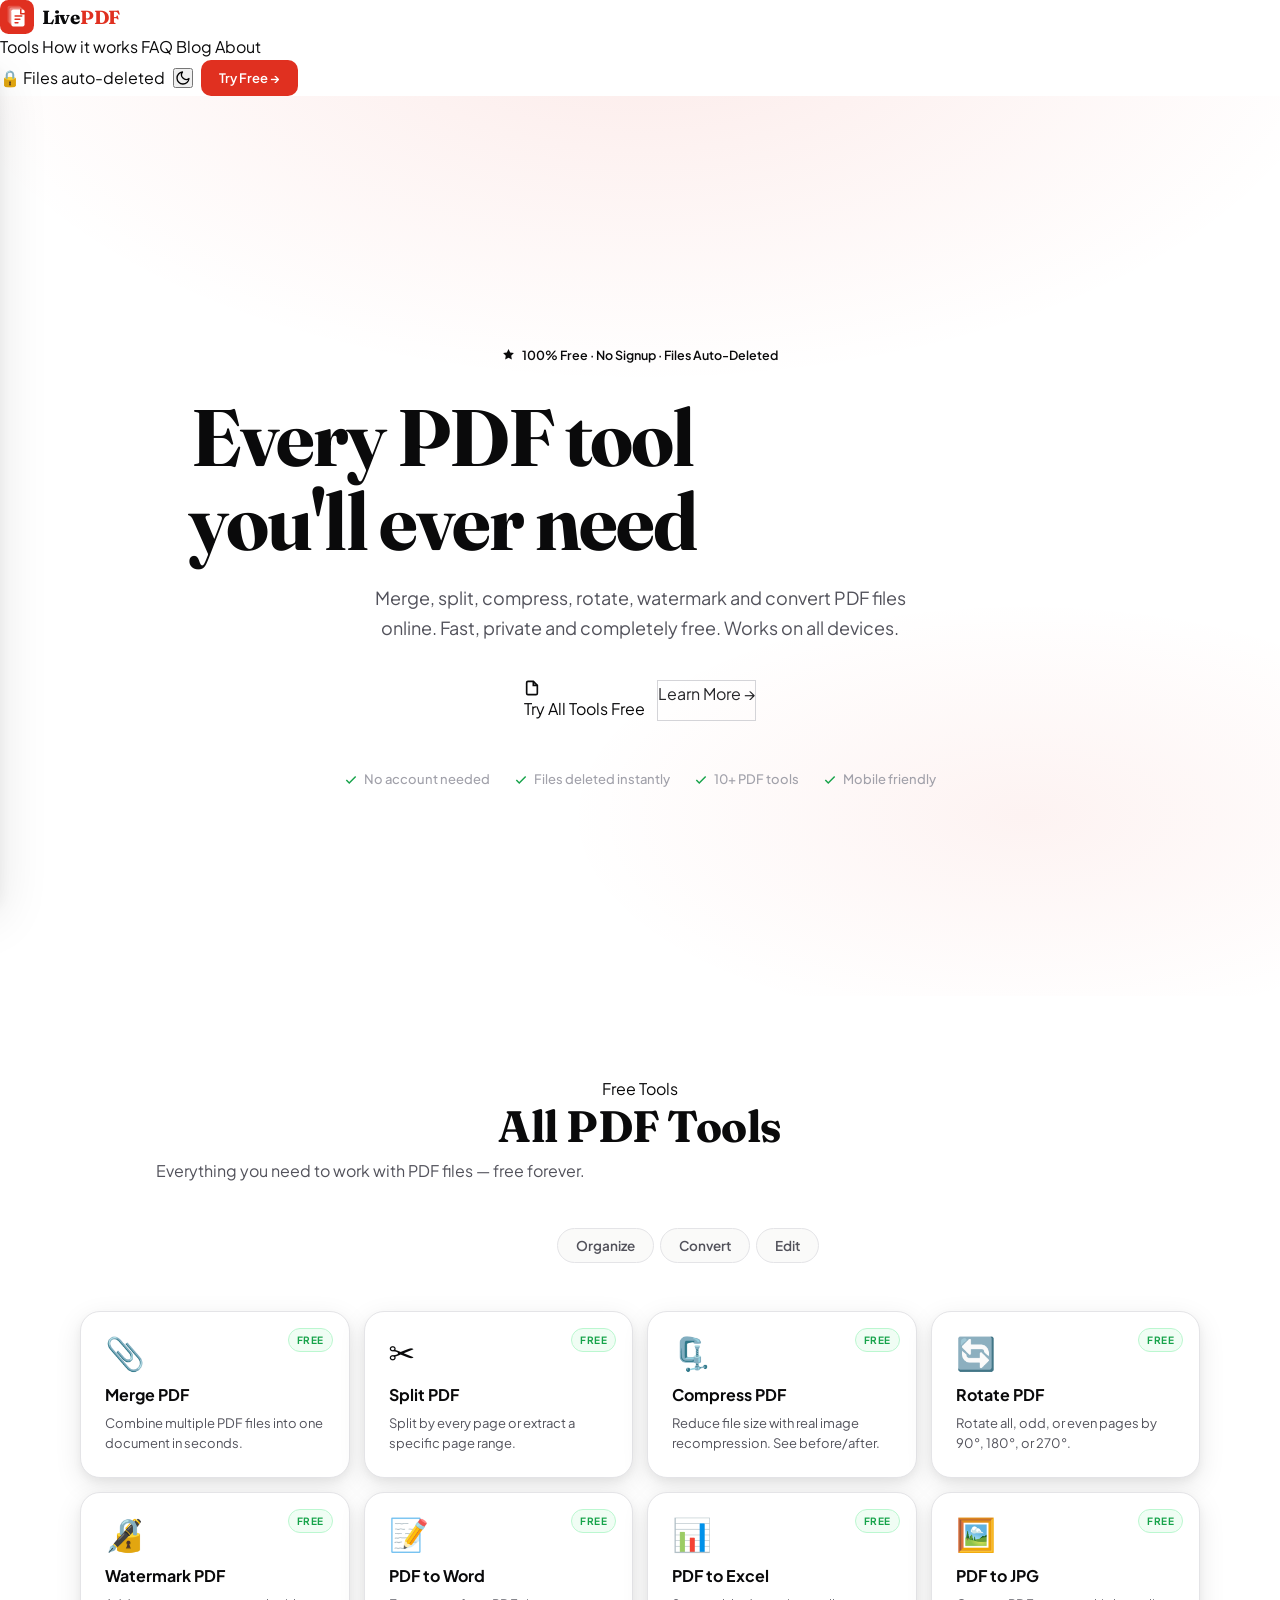
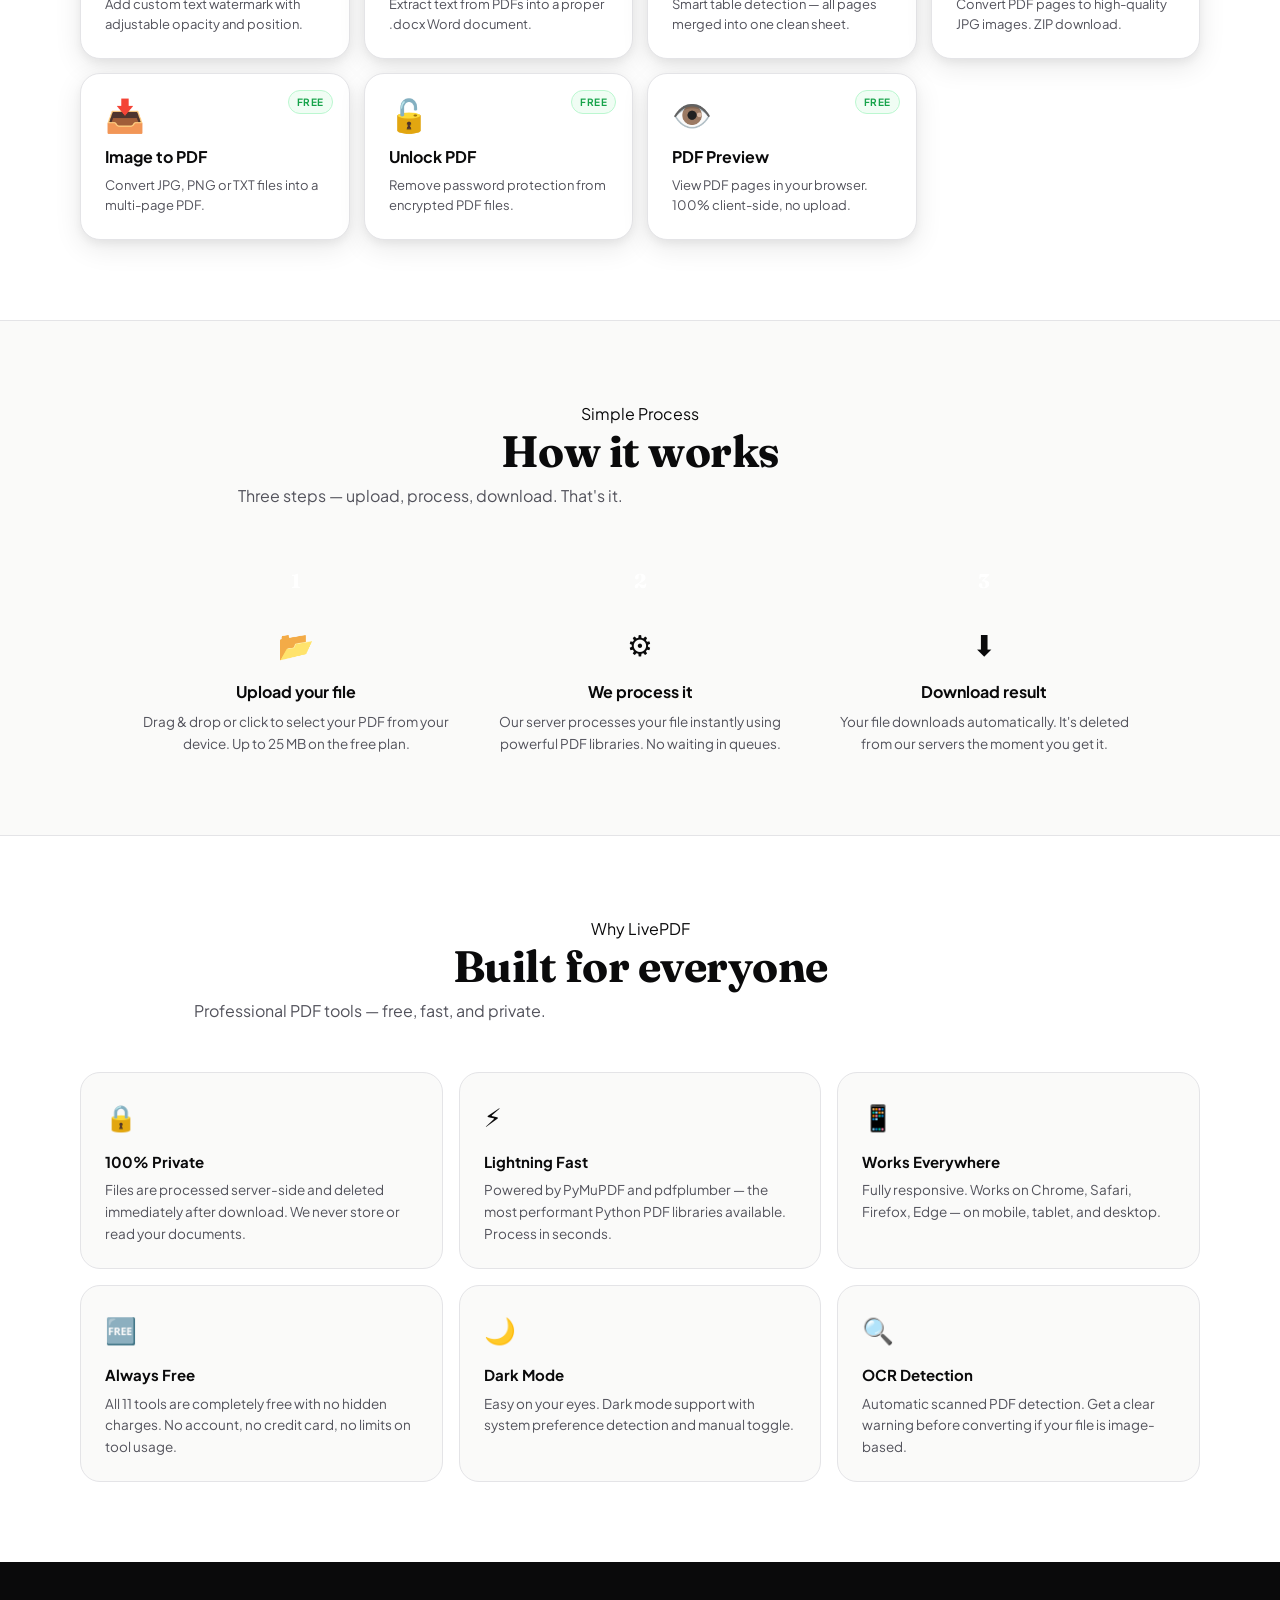
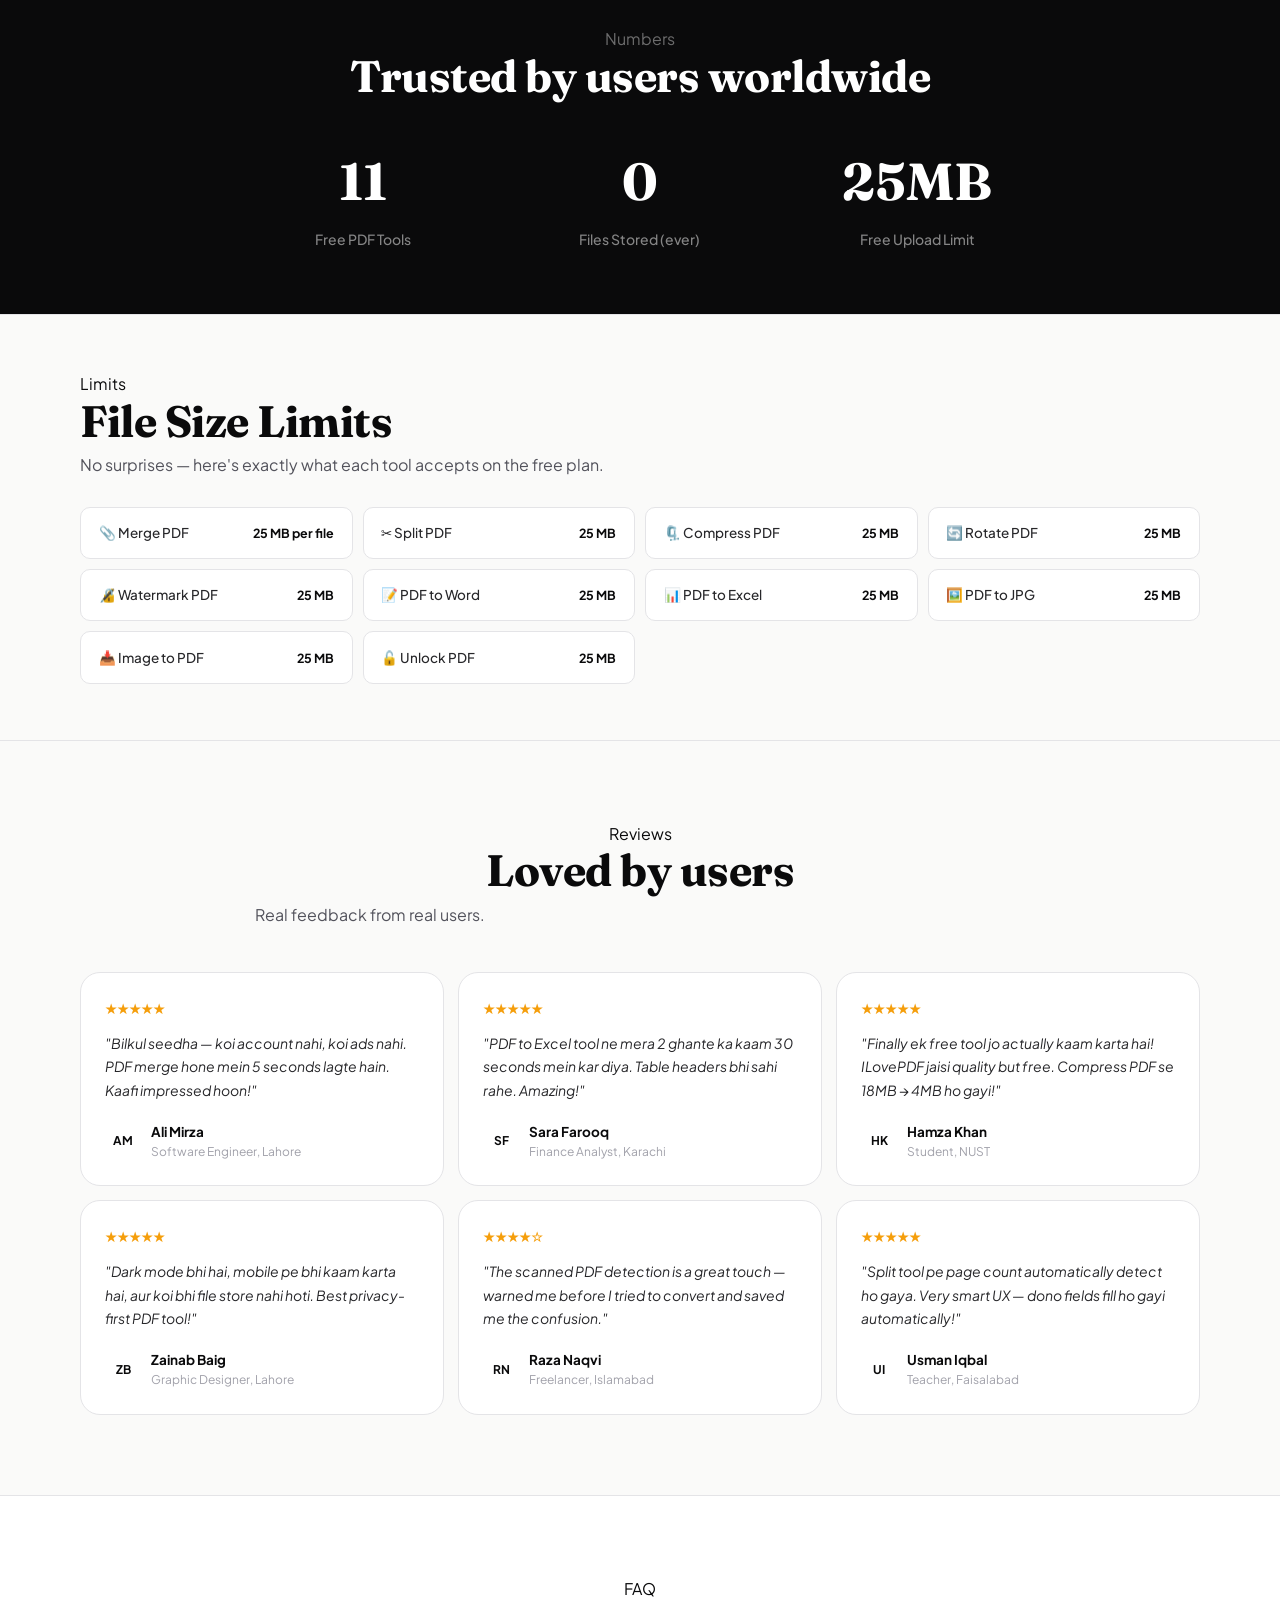
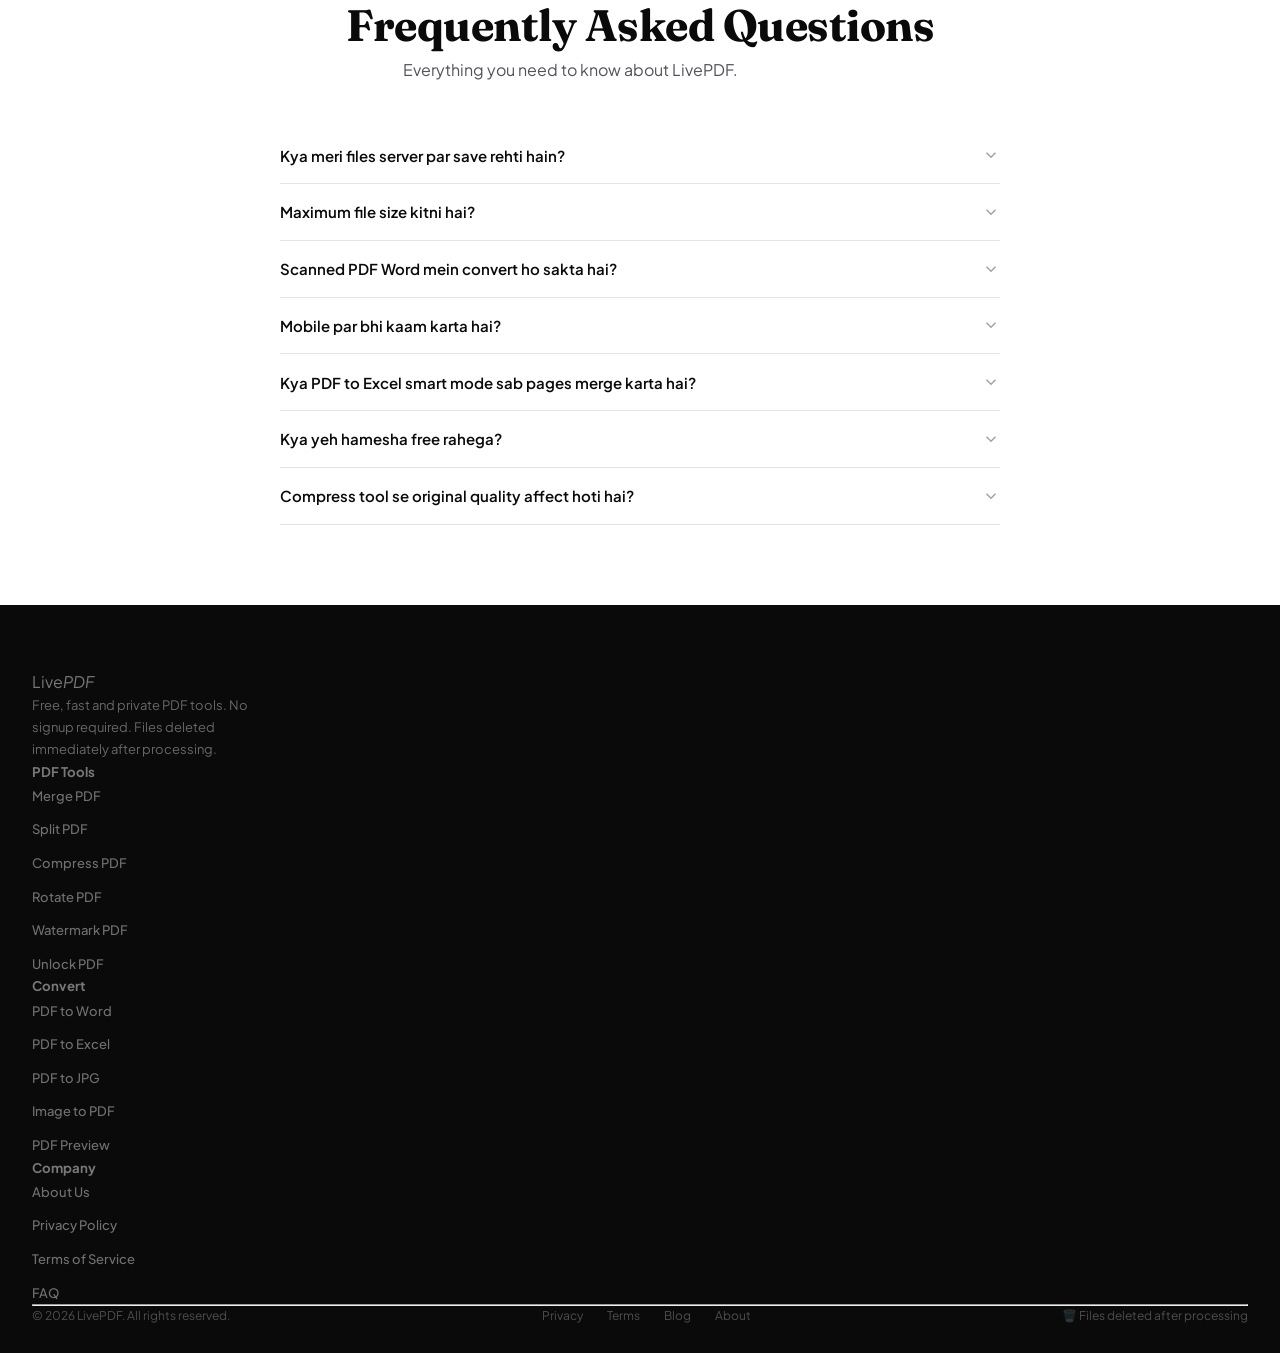
==== commit 3c57c7a7: "Add files via upload" ====
--- a/index.html
+++ b/index.html
@@ -234,8 +234,8 @@
 <!-- NAV -->
 <nav>
   <a href="index.html" class="nav-logo">
-    <svg class="nav-logo-svg" viewBox="0 0 36 36" fill="none"><rect width="36" height="36" rx="9" fill="#E03020"/><rect x="8" y="6" width="14" height="18" rx="2" fill="white" opacity="0.18"/><rect x="10" y="8" width="14" height="18" rx="2" fill="white" opacity="0.3"/><rect x="12" y="10" width="14" height="18" rx="2" fill="white"/><path d="M16 17h7M16 20.5h5M16 24h3" stroke="#E03020" stroke-width="1.6" stroke-linecap="round"/><path d="M22 10v4.5h4.5" stroke="#E03020" stroke-width="1.6" stroke-linecap="round" stroke-linejoin="round"/></svg>
-    <span class="nav-logo-text">Live<em>PDF</em></span>
+    <svg class="nav-logo-icon" viewBox="0 0 36 36" fill="none"><rect width="36" height="36" rx="9" fill="#E03020"/><rect x="8" y="6" width="14" height="18" rx="2" fill="white" opacity="0.18"/><rect x="10" y="8" width="14" height="18" rx="2" fill="white" opacity="0.3"/><rect x="12" y="10" width="14" height="18" rx="2" fill="white"/><path d="M16 17h7M16 20.5h5M16 24h3" stroke="#E03020" stroke-width="1.6" stroke-linecap="round"/><path d="M22 10v4.5h4.5" stroke="#E03020" stroke-width="1.6" stroke-linecap="round" stroke-linejoin="round"/></svg>
+    <span class="nav-logo-name">Live<em>PDF</em></span>
   </a>
   <button class="hamburger" id="menuBtn" onclick="toggleMenu()" aria-label="Menu"><span></span><span></span><span></span></button>
   <div class="nav-links">
@@ -251,9 +251,9 @@
     <a href="#tools" class="nav-cta">Try Free →</a>
   </div>
 </nav>
-<div class="drawer-overlay" id="navOverlay" onclick="toggleMenu()"></div>
+<div class="drawer-overlay" id="navOverlay" id="navOverlay" onclick="toggleMenu()"></div>
 <div class="mobile-nav" id="mobileNav">
-  <div class="mobile-nav-hdr"><span class="nav-logo-text">Live<em style="color:var(--red)">PDF</em></span></div>
+  <div class="mobile-nav-hdr"><span class="nav-logo-name">Live<em style="color:var(--red)">PDF</em></span></div>
   <a href="merge-pdf.html" onclick="toggleMenu()">📎 Merge PDF</a>
   <a href="split-pdf.html" onclick="toggleMenu()">✂️ Split PDF</a>
   <a href="compress-pdf.html" onclick="toggleMenu()">🗜️ Compress PDF</a>
@@ -698,5 +698,7 @@
   if (!wasOpen) item.classList.add("open");
 }
 </script>
+<style>#vercel-live-feedback,.__vercel_toolbar,vercel-live-feedback{display:none!important;opacity:0!important;pointer-events:none!important}</style>
+<style>#vercel-live-feedback,.__vercel_toolbar,vercel-live-feedback{display:none!important;opacity:0!important;pointer-events:none!important}</style>
 </body>
 </html>
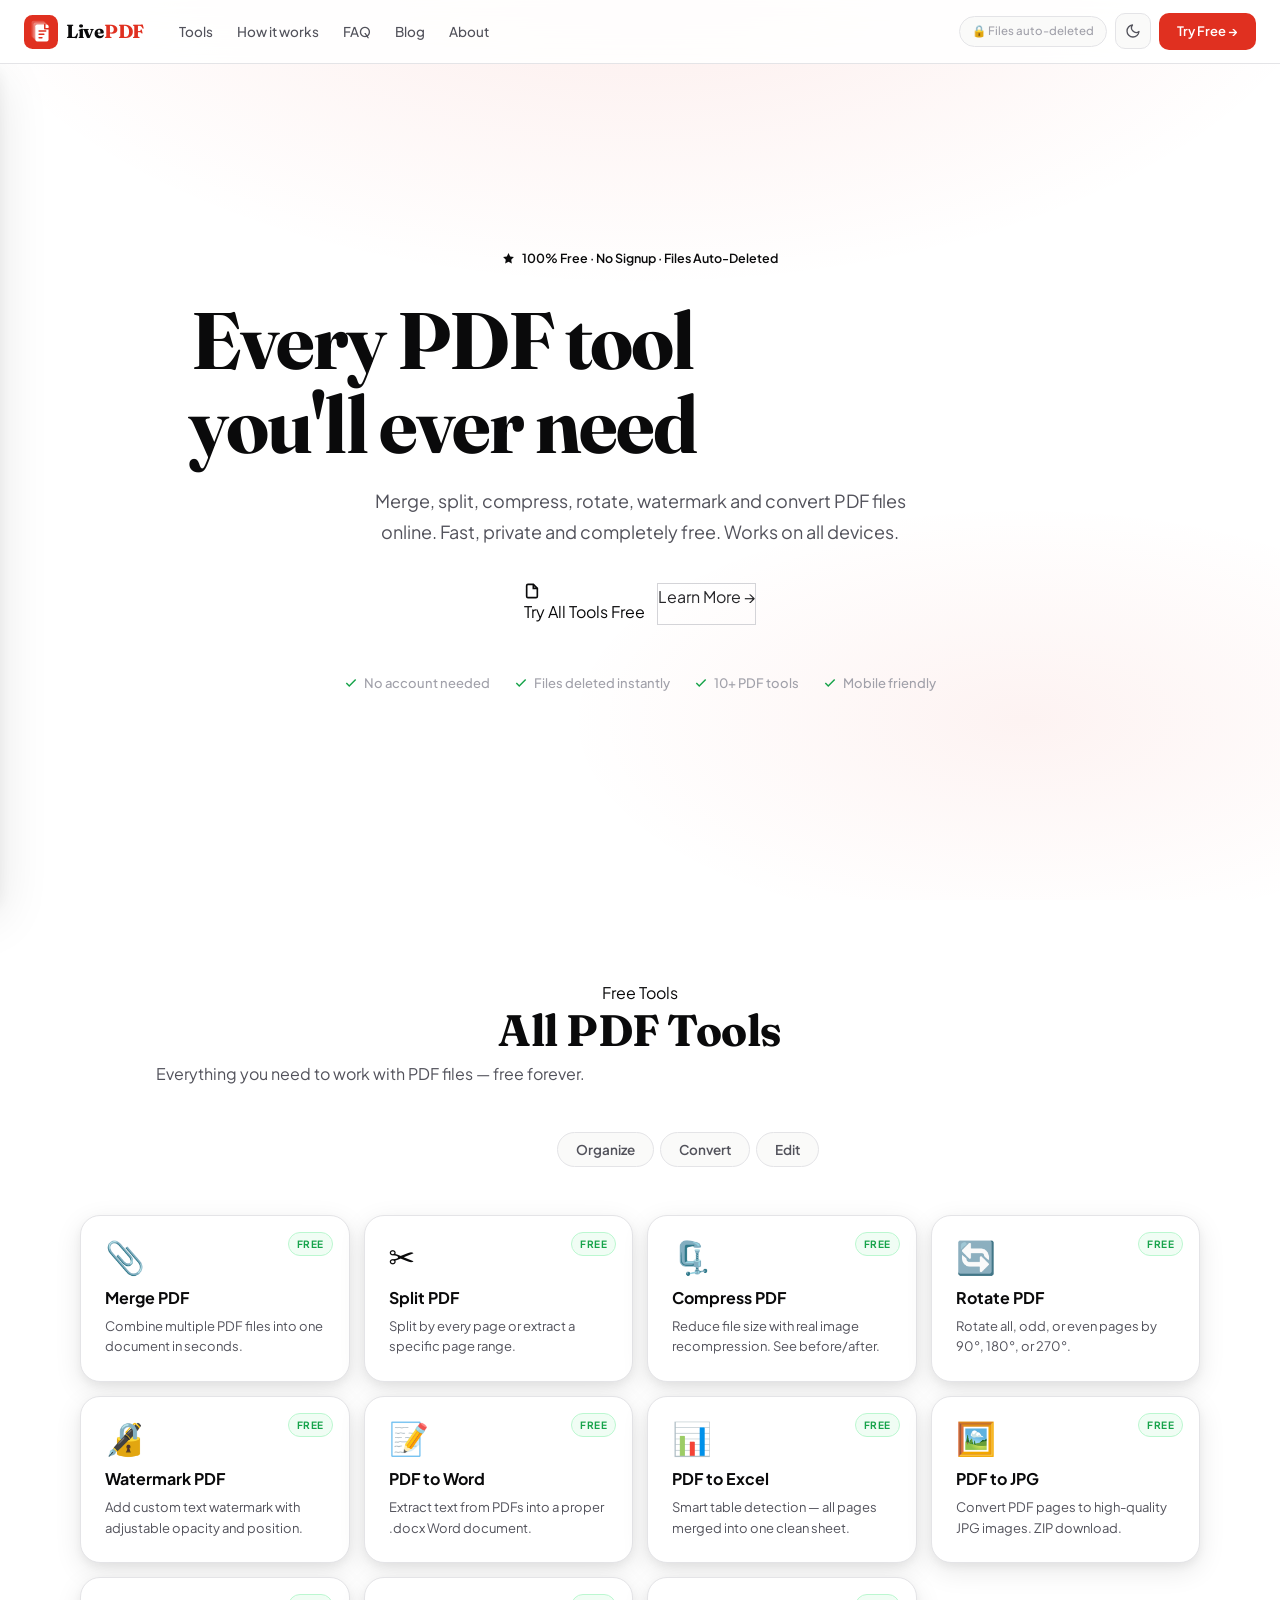
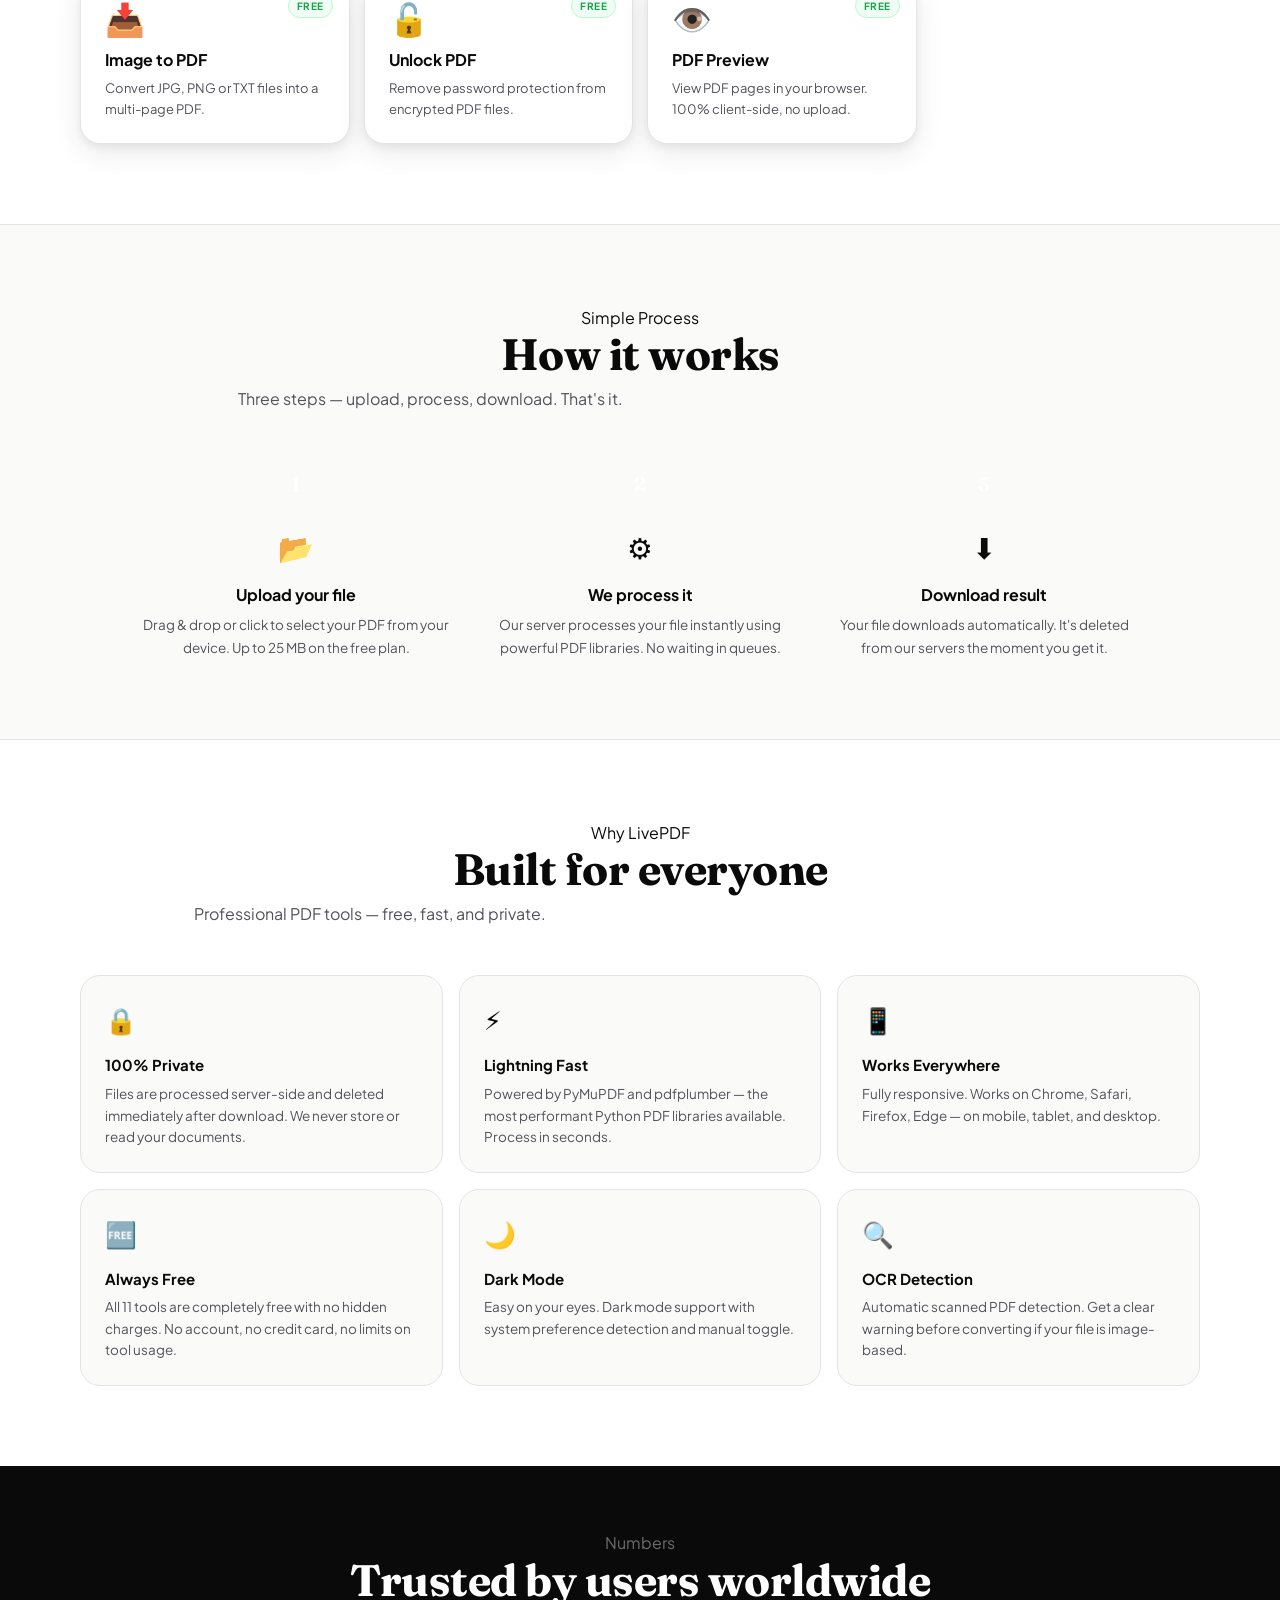
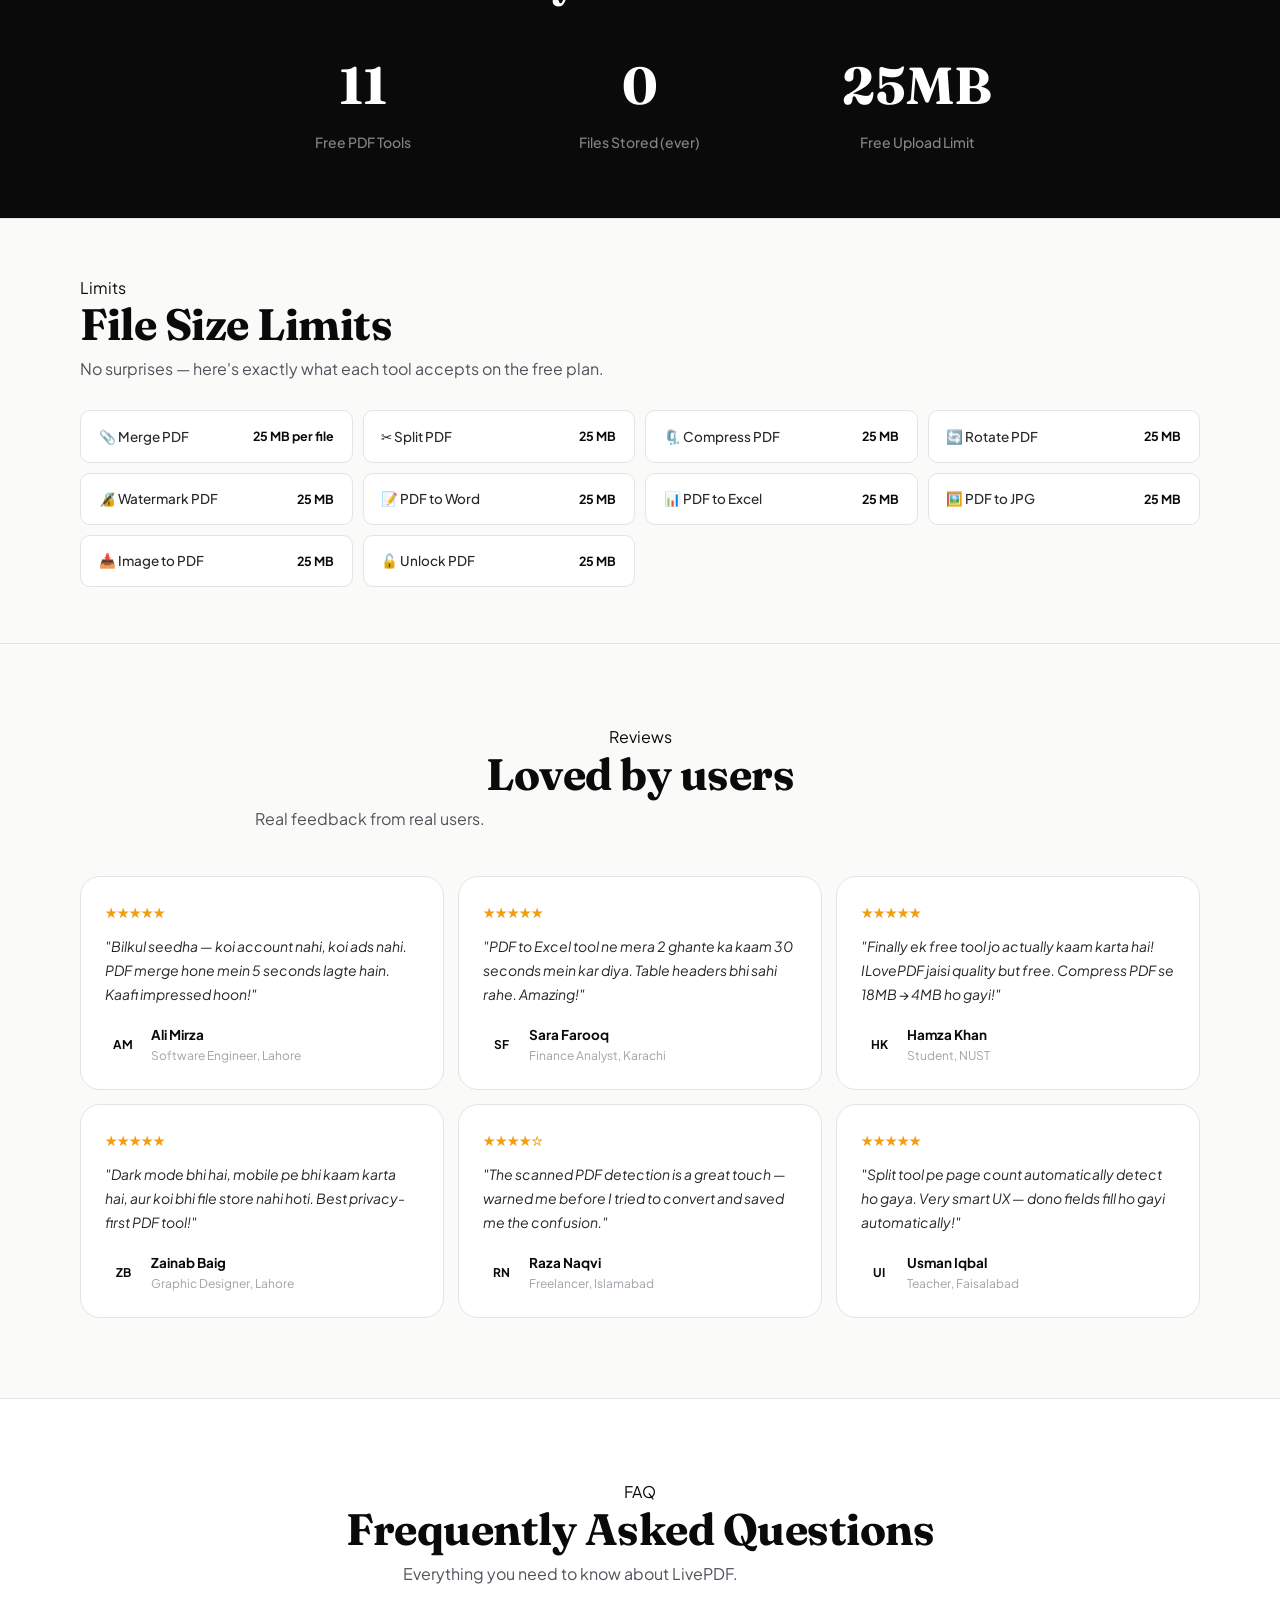
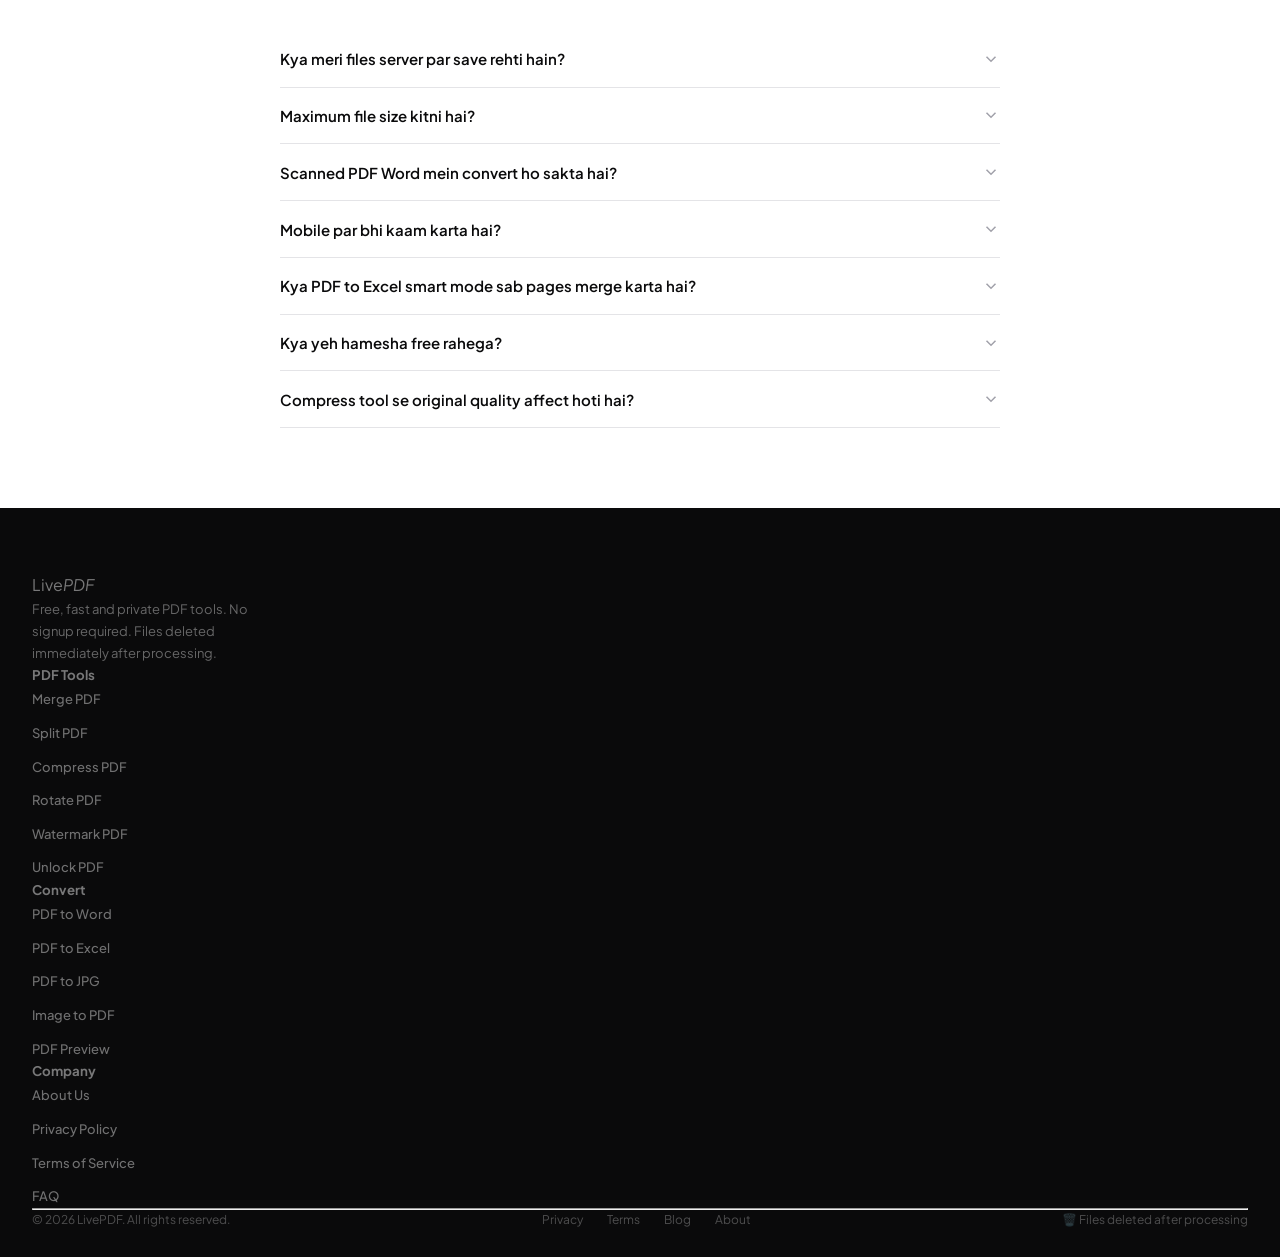
==== commit 3d195f63: "Add files via upload" ====
--- a/index.html
+++ b/index.html
@@ -232,13 +232,13 @@
 <body>
 
 <!-- NAV -->
-<nav>
+<nav class="nav">
   <a href="index.html" class="nav-logo">
     <svg class="nav-logo-icon" viewBox="0 0 36 36" fill="none"><rect width="36" height="36" rx="9" fill="#E03020"/><rect x="8" y="6" width="14" height="18" rx="2" fill="white" opacity="0.18"/><rect x="10" y="8" width="14" height="18" rx="2" fill="white" opacity="0.3"/><rect x="12" y="10" width="14" height="18" rx="2" fill="white"/><path d="M16 17h7M16 20.5h5M16 24h3" stroke="#E03020" stroke-width="1.6" stroke-linecap="round"/><path d="M22 10v4.5h4.5" stroke="#E03020" stroke-width="1.6" stroke-linecap="round" stroke-linejoin="round"/></svg>
     <span class="nav-logo-name">Live<em>PDF</em></span>
   </a>
   <button class="hamburger" id="menuBtn" onclick="toggleMenu()" aria-label="Menu"><span></span><span></span><span></span></button>
-  <div class="nav-links">
+  <div class="nav-center">
     <a href="#tools">Tools</a>
     <a href="#how">How it works</a>
     <a href="#faq">FAQ</a>
@@ -246,12 +246,12 @@
     <a href="about.html">About</a>
   </div>
   <div class="nav-right">
-    <span class="nav-badge">🔒 Files auto-deleted</span>
-    <button class="dark-toggle" id="darkBtn" onclick="toggleDark()" title="Toggle theme"></button>
+    <span class="nav-delete-badge">🔒 Files auto-deleted</span>
+    <button class="nav-btn-dark" id="darkBtn" onclick="toggleDark()" title="Toggle theme"></button>
     <a href="#tools" class="nav-cta">Try Free →</a>
   </div>
 </nav>
-<div class="drawer-overlay" id="navOverlay" id="navOverlay" onclick="toggleMenu()"></div>
+<div class="drawer-overlay" id="navOverlay" onclick="toggleMenu()"></div>
 <div class="mobile-nav" id="mobileNav">
   <div class="mobile-nav-hdr"><span class="nav-logo-name">Live<em style="color:var(--red)">PDF</em></span></div>
   <a href="merge-pdf.html" onclick="toggleMenu()">📎 Merge PDF</a>
